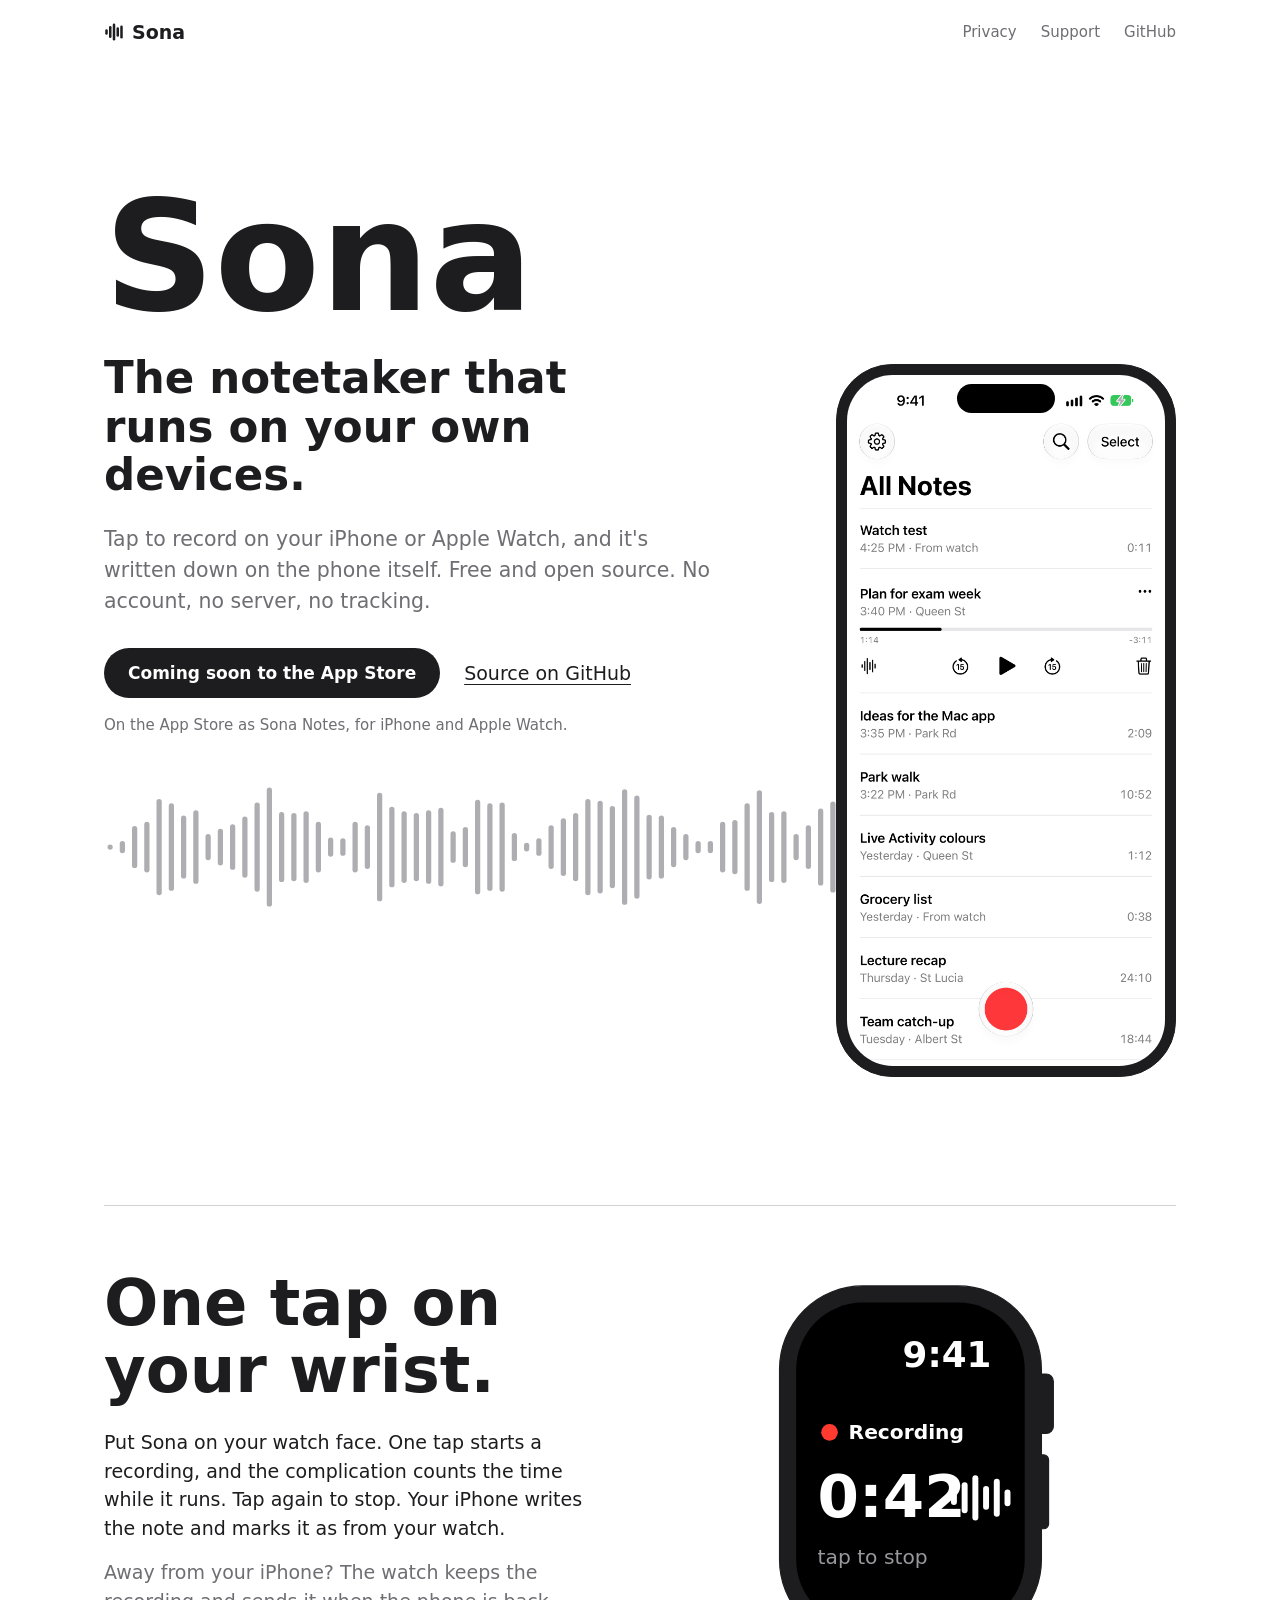
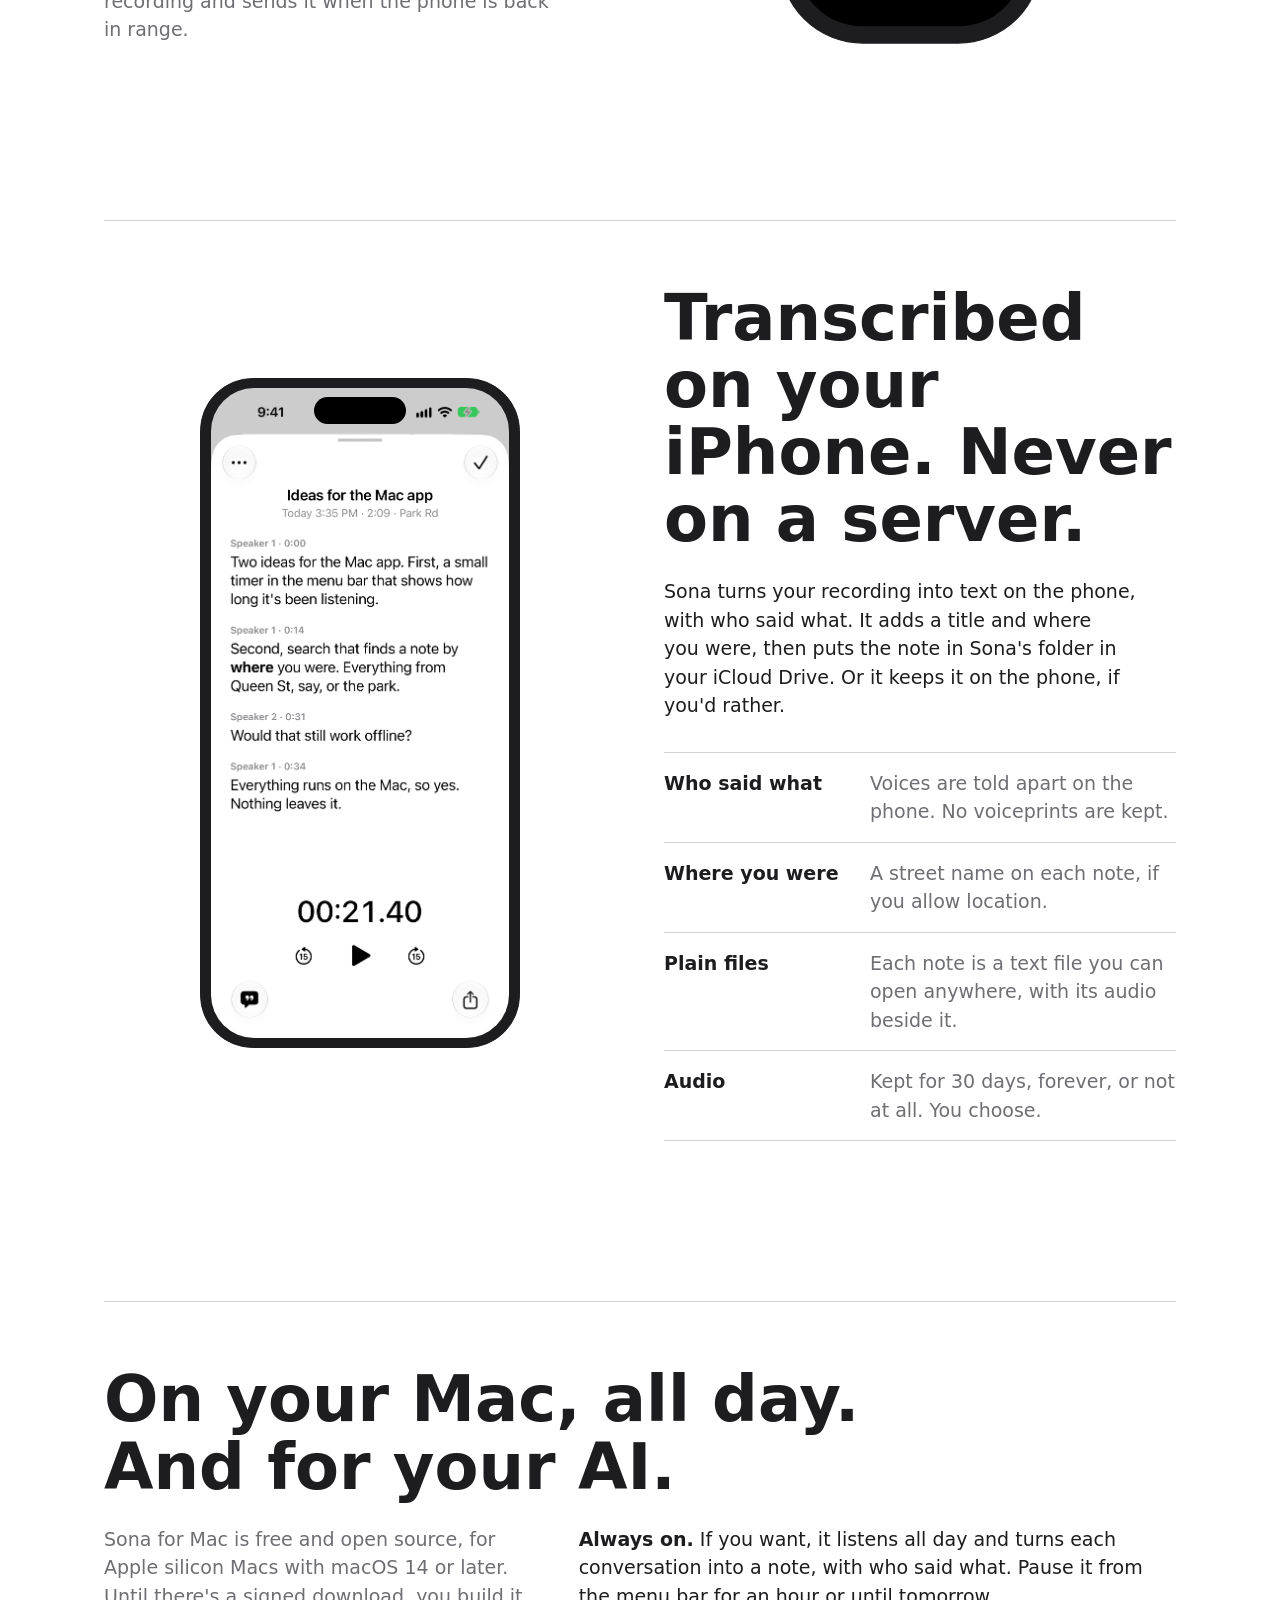
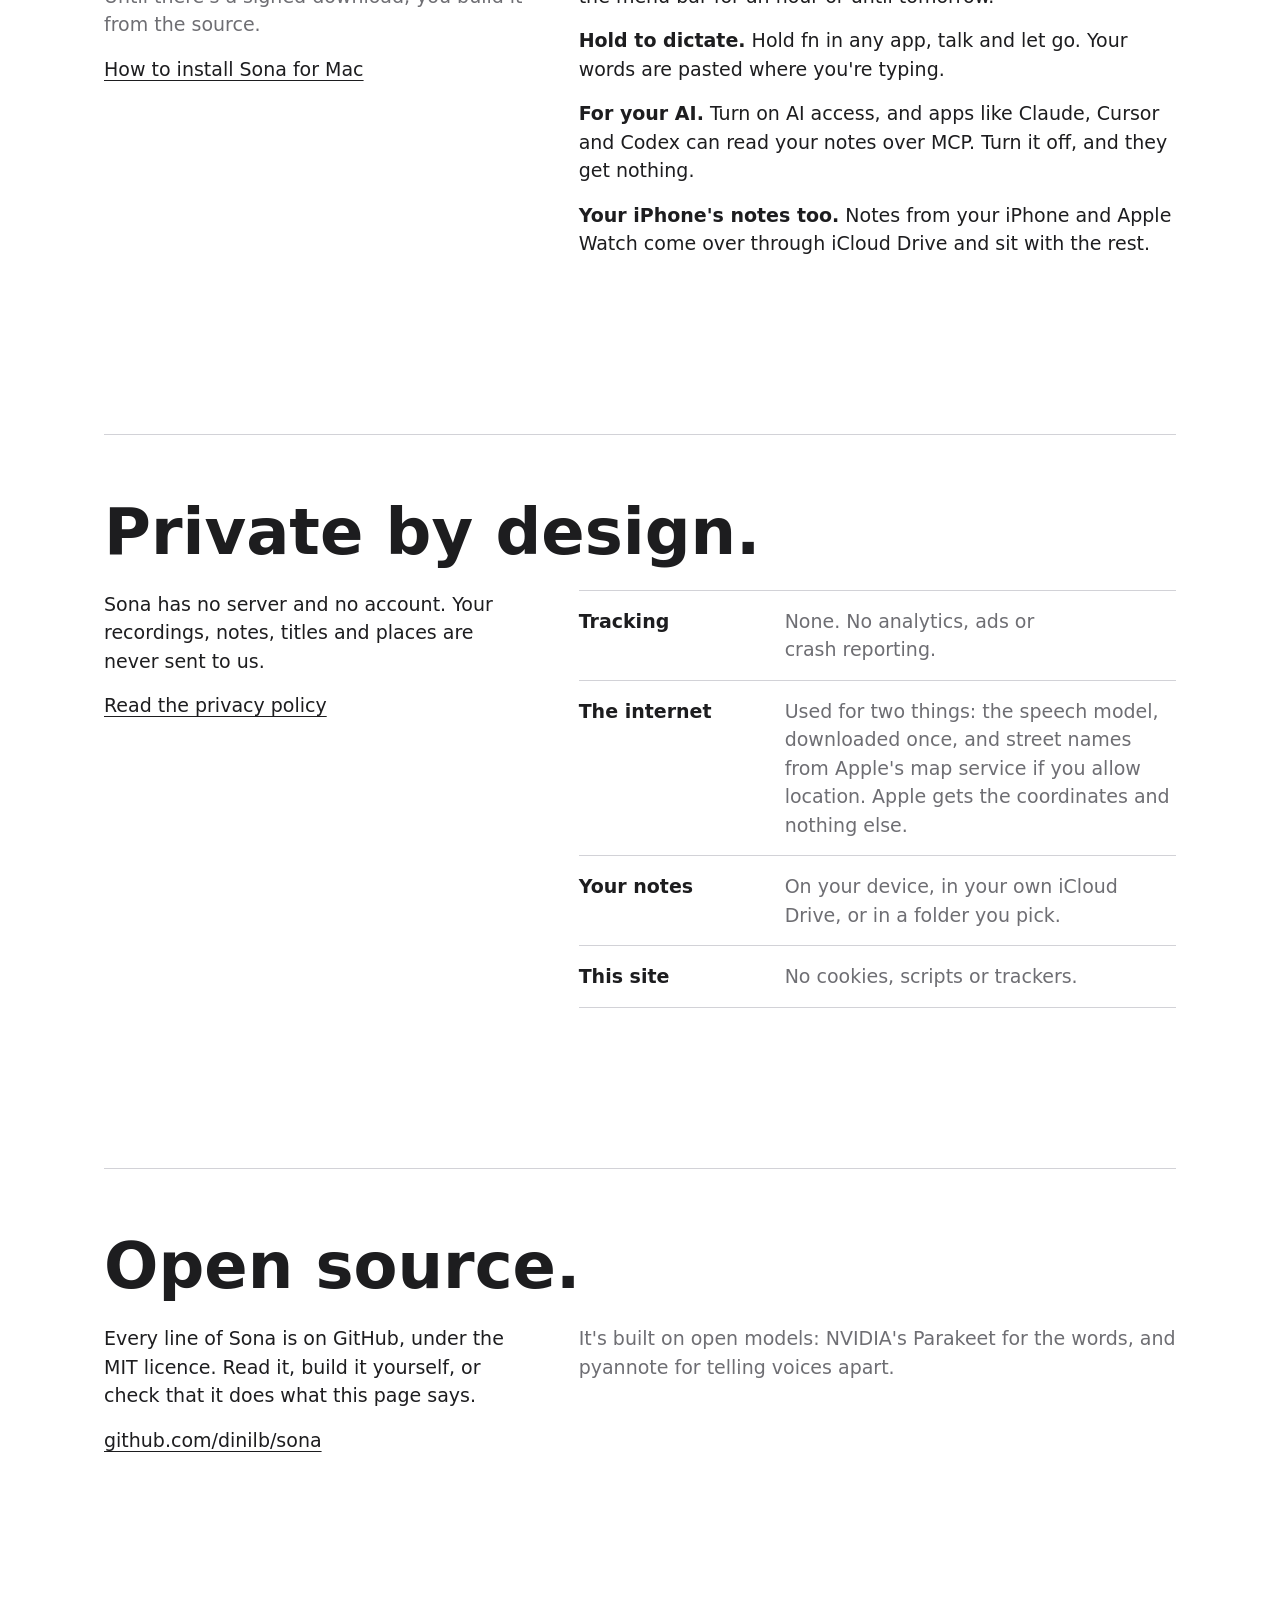
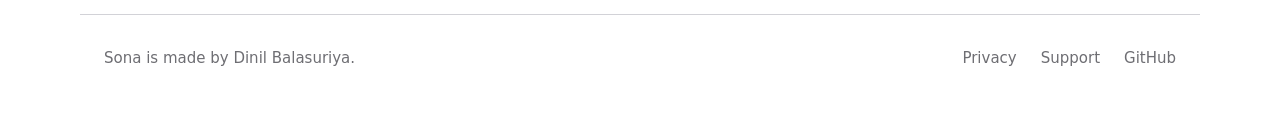
==== index.html @ 218b63bd "Site from main's site/ folder (dbad3e6)" ====
<!doctype html>
<html lang="en">
<head>
<meta charset="utf-8">
<meta name="viewport" content="width=device-width, initial-scale=1">
<title>Sona: the notetaker that runs on your own devices</title>
<meta name="description" content="Sona is a free, open-source notetaker for iPhone, Apple Watch and Mac. Tap to record, and it's written down on the device. No account, no server, no tracking.">
<meta name="color-scheme" content="light dark">
<meta name="theme-color" content="#ffffff" media="(prefers-color-scheme: light)">
<meta name="theme-color" content="#000000" media="(prefers-color-scheme: dark)">
<link rel="icon" href="favicon.svg" type="image/svg+xml">
<link rel="apple-touch-icon" href="apple-touch-icon.png">
<link rel="stylesheet" href="style.css">
<!-- Link previews need full URLs. If the site moves (a custom domain), change these four. -->
<link rel="canonical" href="https://dinilb.github.io/sona/">
<meta property="og:url" content="https://dinilb.github.io/sona/">
<meta property="og:image" content="https://dinilb.github.io/sona/img/og.png">
<meta name="twitter:image" content="https://dinilb.github.io/sona/img/og.png">
<meta property="og:type" content="website">
<meta property="og:site_name" content="Sona">
<meta property="og:title" content="Sona: the notetaker that runs on your own devices">
<meta property="og:description" content="Free and open source, for iPhone, Apple Watch and Mac. Tap to record, and it's written down on the device. No account, no server, no tracking.">
<meta property="og:image:width" content="1200">
<meta property="og:image:height" content="630">
<meta property="og:image:alt" content="Sona, the notetaker that runs on your own devices, beside its list of notes on an iPhone.">
<meta name="twitter:card" content="summary_large_image">
</head>
<body>
<a class="skip" href="#main">Skip to content</a>

<header class="wrap top">
  <a class="brand" href="./" aria-label="Sona, home">
    <svg viewBox="0 0 32 32" aria-hidden="true"><g fill="currentColor"><rect x="2" y="11.5" width="4" height="9" rx="2"/><rect x="8" y="6.5" width="4" height="19" rx="2"/><rect x="14" y="2.5" width="4" height="27" rx="2"/><rect x="20" y="8.5" width="4" height="15" rx="2"/><rect x="26" y="5.5" width="4" height="21" rx="2"/></g></svg>
    Sona
  </a>
  <nav class="links" aria-label="Pages">
    <a href="privacy.html">Privacy</a>
    <a href="support.html">Support</a>
    <a href="https://github.com/dinilb/sona">GitHub</a>
  </nav>
</header>

<main id="main">

<section class="wrap hero">
  <div class="hero-copy">
    <h1>Sona</h1>
    <p class="lede">The notetaker that runs on your own devices.</p>
    <p class="sub">Tap to record on your iPhone or Apple Watch, and it's written down on the phone itself. Free and open source. No account, no server, no tracking.</p>
    <div class="actions">
      <!-- Placeholder until launch: swap for Apple's official "Download on the App Store" badge,
           linking to https://apps.apple.com/app/id6829732693 -->
      <span class="button" aria-disabled="true">Coming soon to the App Store</span>
      <a href="https://github.com/dinilb/sona">Source on GitHub</a>
    </div>
    <p class="note">On the App Store as Sona Notes, for iPhone and Apple Watch.</p>
  </div>
  <div class="hero-visual">
    <svg class="wave" viewBox="0 0 1200 160" preserveAspectRatio="xMidYMid slice" aria-hidden="true">
      <rect x="4" y="77" width="6" height="6" rx="3" style="--i:0"/>
      <rect x="18" y="73" width="6" height="14" rx="3" style="--i:1"/>
      <rect x="32" y="56" width="6" height="48" rx="3" style="--i:2"/>
      <rect x="46" y="51" width="6" height="58" rx="3" style="--i:3"/>
      <rect x="60" y="25" width="6" height="110" rx="3" style="--i:4"/>
      <rect x="74" y="30" width="6" height="100" rx="3" style="--i:5"/>
      <rect x="88" y="44" width="6" height="72" rx="3" style="--i:6"/>
      <rect x="102" y="38" width="6" height="84" rx="3" style="--i:7"/>
      <rect x="116" y="65" width="6" height="30" rx="3" style="--i:8"/>
      <rect x="130" y="59" width="6" height="42" rx="3" style="--i:9"/>
      <rect x="144" y="54" width="6" height="52" rx="3" style="--i:10"/>
      <rect x="158" y="45" width="6" height="70" rx="3" style="--i:11"/>
      <rect x="172" y="29" width="6" height="102" rx="3" style="--i:12"/>
      <rect x="186" y="12" width="6" height="136" rx="3" style="--i:13"/>
      <rect x="200" y="40" width="6" height="80" rx="3" style="--i:14"/>
      <rect x="214" y="41" width="6" height="78" rx="3" style="--i:15"/>
      <rect x="228" y="39" width="6" height="82" rx="3" style="--i:16"/>
      <rect x="242" y="51" width="6" height="58" rx="3" style="--i:17"/>
      <rect x="256" y="69" width="6" height="22" rx="3" style="--i:18"/>
      <rect x="270" y="70" width="6" height="20" rx="3" style="--i:19"/>
      <rect x="284" y="51" width="6" height="58" rx="3" style="--i:20"/>
      <rect x="298" y="55" width="6" height="50" rx="3" style="--i:21"/>
      <rect x="312" y="18" width="6" height="124" rx="3" style="--i:22"/>
      <rect x="326" y="34" width="6" height="92" rx="3" style="--i:23"/>
      <rect x="340" y="39" width="6" height="82" rx="3" style="--i:24"/>
      <rect x="354" y="41" width="6" height="78" rx="3" style="--i:25"/>
      <rect x="368" y="38" width="6" height="84" rx="3" style="--i:26"/>
      <rect x="382" y="35" width="6" height="90" rx="3" style="--i:27"/>
      <rect x="396" y="62" width="6" height="36" rx="3" style="--i:28"/>
      <rect x="410" y="57" width="6" height="46" rx="3" style="--i:29"/>
      <rect x="424" y="26" width="6" height="108" rx="3" style="--i:30"/>
      <rect x="438" y="30" width="6" height="100" rx="3" style="--i:31"/>
      <rect x="452" y="29" width="6" height="102" rx="3" style="--i:32"/>
      <rect x="466" y="64" width="6" height="32" rx="3" style="--i:33"/>
      <rect x="480" y="75" width="6" height="10" rx="3" style="--i:34"/>
      <rect x="494" y="70" width="6" height="20" rx="3" style="--i:35"/>
      <rect x="508" y="55" width="6" height="50" rx="3" style="--i:36"/>
      <rect x="522" y="47" width="6" height="66" rx="3" style="--i:37"/>
      <rect x="536" y="41" width="6" height="78" rx="3" style="--i:38"/>
      <rect x="550" y="25" width="6" height="110" rx="3" style="--i:39"/>
      <rect x="564" y="27" width="6" height="106" rx="3" style="--i:40"/>
      <rect x="578" y="33" width="6" height="94" rx="3" style="--i:41"/>
      <rect x="592" y="14" width="6" height="132" rx="3" style="--i:42"/>
      <rect x="606" y="21" width="6" height="118" rx="3" style="--i:43"/>
      <rect x="620" y="43" width="6" height="74" rx="3" style="--i:44"/>
      <rect x="634" y="44" width="6" height="72" rx="3" style="--i:45"/>
      <rect x="648" y="57" width="6" height="46" rx="3" style="--i:46"/>
      <rect x="662" y="65" width="6" height="30" rx="3" style="--i:47"/>
      <rect x="676" y="73" width="6" height="14" rx="3" style="--i:48"/>
      <rect x="690" y="73" width="6" height="14" rx="3" style="--i:49"/>
      <rect x="704" y="51" width="6" height="58" rx="3" style="--i:50"/>
      <rect x="718" y="49" width="6" height="62" rx="3" style="--i:51"/>
      <rect x="732" y="30" width="6" height="100" rx="3" style="--i:52"/>
      <rect x="746" y="15" width="6" height="130" rx="3" style="--i:53"/>
      <rect x="760" y="40" width="6" height="80" rx="3" style="--i:54"/>
      <rect x="774" y="39" width="6" height="82" rx="3" style="--i:55"/>
      <rect x="788" y="65" width="6" height="30" rx="3" style="--i:56"/>
      <rect x="802" y="55" width="6" height="50" rx="3" style="--i:57"/>
      <rect x="816" y="36" width="6" height="88" rx="3" style="--i:58"/>
      <rect x="830" y="28" width="6" height="104" rx="3" style="--i:59"/>
      <rect x="844" y="11" width="6" height="138" rx="3" style="--i:60"/>
      <rect x="858" y="32" width="6" height="96" rx="3" style="--i:61"/>
      <rect x="872" y="18" width="6" height="124" rx="3" style="--i:62"/>
      <rect x="886" y="28" width="6" height="104" rx="3" style="--i:63"/>
      <rect x="900" y="41" width="6" height="78" rx="3" style="--i:64"/>
      <rect x="914" y="58" width="6" height="44" rx="3" style="--i:65"/>
      <rect x="928" y="68" width="6" height="24" rx="3" style="--i:66"/>
      <rect x="942" y="75" width="6" height="10" rx="3" style="--i:67"/>
      <rect x="956" y="70" width="6" height="20" rx="3" style="--i:68"/>
      <rect x="970" y="55" width="6" height="50" rx="3" style="--i:69"/>
      <rect x="984" y="54" width="6" height="52" rx="3" style="--i:70"/>
      <rect x="998" y="24" width="6" height="112" rx="3" style="--i:71"/>
      <rect x="1012" y="20" width="6" height="120" rx="3" style="--i:72"/>
      <rect x="1026" y="5" width="6" height="150" rx="3" style="--i:73"/>
      <rect x="1040" y="13" width="6" height="134" rx="3" style="--i:74"/>
      <rect x="1054" y="38" width="6" height="84" rx="3" style="--i:75"/>
      <rect x="1068" y="46" width="6" height="68" rx="3" style="--i:76"/>
      <rect x="1082" y="55" width="6" height="50" rx="3" style="--i:77"/>
      <rect x="1096" y="72" width="6" height="16" rx="3" style="--i:78"/>
      <rect x="1110" y="58" width="6" height="44" rx="3" style="--i:79"/>
      <rect x="1124" y="43" width="6" height="74" rx="3" style="--i:80"/>
      <rect x="1138" y="40" width="6" height="80" rx="3" style="--i:81"/>
      <rect x="1152" y="46" width="6" height="68" rx="3" style="--i:82"/>
      <rect x="1166" y="54" width="6" height="52" rx="3" style="--i:83"/>
      <rect x="1180" y="76" width="6" height="8" rx="3" style="--i:84"/>
      <rect x="1194" y="77" width="6" height="6" rx="3" style="--i:85"/>
    </svg>
    <figure class="device">
      <img src="img/screen-home.png" width="1206" height="2622" alt="Sona on an iPhone: a list of notes, each with a title, a time, where it was recorded and how long it is.">
    </figure>
  </div>
</section>

<section class="section" id="watch" aria-labelledby="watch-title">
  <div class="wrap">
    <div class="rule split">
      <div class="copy">
        <h2 id="watch-title">One tap on your wrist.</h2>
        <p>Put Sona on your watch face. One tap starts a recording, and the complication counts the time while it runs. Tap again to stop. Your iPhone writes the note and marks it as from your watch.</p>
        <p class="muted">Away from your iPhone? The watch keeps the recording and sends it when the phone is back in range.</p>
      </div>
      <div class="art">
        <svg class="watch" viewBox="0 0 252 320" role="img" aria-label="An Apple Watch face with Sona recording: a red dot, the running time and tap to stop.">
          <rect class="crown" x="222" y="84" width="16" height="50" rx="6"/>
          <rect class="crown" x="224" y="152" width="10" height="62" rx="4"/>
          <rect class="case" x="8" y="10" width="220" height="300" rx="70"/>
          <rect class="screen" x="22" y="24" width="192" height="272" rx="56"/>
          <text class="face-time" x="186" y="78" text-anchor="end">9:41</text>
          <circle class="rec" cx="50" cy="133" r="7"/>
          <text class="face-label" x="66" y="139">Recording</text>
          <text class="face-timer" x="40" y="204">0:42</text>
          <g class="face-wave">
            <rect x="152" y="182" width="5" height="12" rx="2.5"/>
            <rect x="161" y="175" width="5" height="26" rx="2.5"/>
            <rect x="170" y="169" width="5" height="38" rx="2.5"/>
            <rect x="179" y="178" width="5" height="20" rx="2.5"/>
            <rect x="188" y="172" width="5" height="32" rx="2.5"/>
            <rect x="197" y="181" width="5" height="14" rx="2.5"/>
          </g>
          <text class="face-hint" x="40" y="244">tap to stop</text>
        </svg>
      </div>
    </div>
  </div>
</section>

<section class="section" id="iphone" aria-labelledby="iphone-title">
  <div class="wrap">
    <div class="rule split">
      <div class="art">
        <figure class="device">
          <img src="img/screen-note.png" width="1206" height="2622" loading="lazy" alt="A note in Sona: its title, when and where it was recorded, and what each speaker said.">
        </figure>
      </div>
      <div class="copy">
        <h2 id="iphone-title">Transcribed on your iPhone. Never on a server.</h2>
        <p>Sona turns your recording into text on the phone, with who said what. It adds a title and where you were, then puts the note in Sona's folder in your iCloud Drive. Or it keeps it on the phone, if you'd rather.</p>
        <dl class="rows">
          <div><dt>Who said what</dt><dd>Voices are told apart on the phone. No voiceprints are kept.</dd></div>
          <div><dt>Where you were</dt><dd>A street name on each note, if you allow location.</dd></div>
          <div><dt>Plain files</dt><dd>Each note is a text file you can open anywhere, with its audio beside it.</dd></div>
          <div><dt>Audio</dt><dd>Kept for 30 days, forever, or not at all. You choose.</dd></div>
        </dl>
      </div>
    </div>
  </div>
</section>

<section class="section" id="mac" aria-labelledby="mac-title">
  <div class="wrap">
    <div class="rule">
      <h2 id="mac-title">On your Mac, all day.<br>And for your AI.</h2>
      <div class="cols">
        <div>
          <p class="muted">Sona for Mac is free and open source, for Apple silicon Macs with macOS 14 or later. Until there's a signed download, you build it from the source.</p>
          <p><a href="https://github.com/dinilb/sona#install">How to install Sona for Mac</a></p>
        </div>
        <div>
          <p><strong>Always on.</strong> If you want, it listens all day and turns each conversation into a note, with who said what. Pause it from the menu bar for an hour or until tomorrow.</p>
          <p><strong>Hold to dictate.</strong> Hold fn in any app, talk and let go. Your words are pasted where you're typing.</p>
          <p><strong>For your AI.</strong> Turn on AI access, and apps like Claude, Cursor and Codex can read your notes over MCP. Turn it off, and they get nothing.</p>
          <p><strong>Your iPhone's notes too.</strong> Notes from your iPhone and Apple Watch come over through iCloud Drive and sit with the rest.</p>
        </div>
      </div>
    </div>
  </div>
</section>

<section class="section" id="privacy" aria-labelledby="privacy-title">
  <div class="wrap">
    <div class="rule">
      <h2 id="privacy-title">Private by design.</h2>
      <div class="cols">
        <div>
          <p>Sona has no server and no account. Your recordings, notes, titles and places are never sent to us.</p>
          <p><a href="privacy.html">Read the privacy policy</a></p>
        </div>
        <dl class="rows">
          <div><dt>Tracking</dt><dd>None. No analytics, ads or crash reporting.</dd></div>
          <div><dt>The internet</dt><dd>Used for two things: the speech model, downloaded once, and street names from Apple's map service if you allow location. Apple gets the coordinates and nothing else.</dd></div>
          <div><dt>Your notes</dt><dd>On your device, in your own iCloud Drive, or in a folder you pick.</dd></div>
          <div><dt>This site</dt><dd>No cookies, scripts or trackers.</dd></div>
        </dl>
      </div>
    </div>
  </div>
</section>

<section class="section" id="source" aria-labelledby="source-title">
  <div class="wrap">
    <div class="rule">
      <h2 id="source-title">Open source.</h2>
      <div class="cols">
        <div>
          <p>Every line of Sona is on GitHub, under the MIT licence. Read it, build it yourself, or check that it does what this page says.</p>
          <p><a href="https://github.com/dinilb/sona">github.com/dinilb/sona</a></p>
        </div>
        <div>
          <p class="muted">It's built on open models: NVIDIA's Parakeet for the words, and pyannote for telling voices apart.</p>
        </div>
      </div>
    </div>
  </div>
</section>

</main>

<footer class="foot">
  <div class="wrap">
    <p>Sona is made by Dinil Balasuriya.</p>
    <nav class="links" aria-label="Footer">
      <a href="privacy.html">Privacy</a>
      <a href="support.html">Support</a>
      <a href="https://github.com/dinilb/sona">GitHub</a>
    </nav>
  </div>
</footer>
</body>
</html>
---- style.css ----
/* Sona's website: one stylesheet, no build step, nothing loaded from anywhere else.
   Monochrome like the app: ink, paper and greys, swapped in dark mode. Red only where something records. */

:root {
  color-scheme: light dark;
  --bg: #fff;
  --ink: #1d1d1f;
  --muted: #6e6e73;
  --line: #d2d2d7;
  --wave: #aeaeb2;
  --bezel: #1d1d1f;
  --bezel-edge: #1d1d1f;
  --red: #ff3b30;
  --wrap: 1120px;
  --pad: 24px;
}

@media (prefers-color-scheme: dark) {
  :root {
    --bg: #000;
    --ink: #f5f5f7;
    --muted: #a1a1a6;
    --line: #38383a;
    --wave: #636366;
    --bezel: #1c1c1e;
    --bezel-edge: #3a3a3c;
    --red: #ff453a;
  }
}

*, *::before, *::after { box-sizing: border-box; }

html { -webkit-text-size-adjust: 100%; text-size-adjust: 100%; }

body {
  margin: 0;
  background: var(--bg);
  color: var(--ink);
  font: 400 19px/1.5 -apple-system, BlinkMacSystemFont, system-ui, "Segoe UI", Roboto, "Helvetica Neue", Arial, sans-serif;
  -webkit-font-smoothing: antialiased;
}

img, svg { display: block; max-width: 100%; }

a {
  color: inherit;
  text-decoration: underline;
  text-decoration-thickness: 1px;
  text-underline-offset: 0.2em;
}

a:hover { text-decoration-thickness: 2px; }

:focus-visible { outline: 2px solid var(--ink); outline-offset: 4px; border-radius: 4px; }

p { margin: 0 0 16px; }

h1, h2 { text-wrap: balance; }
p, li, dd { text-wrap: pretty; }

strong { font-weight: 600; }

.muted { color: var(--muted); }

.wrap { max-width: var(--wrap); margin: 0 auto; padding: 0 var(--pad); }

.skip { position: absolute; left: -9999px; }
.skip:focus { left: var(--pad); top: 12px; }

/* The top bar and the footer */

.top { display: flex; align-items: center; justify-content: space-between; gap: 16px; height: 64px; }

.brand { display: inline-flex; align-items: center; gap: 8px; font-size: 19px; font-weight: 600; text-decoration: none; }
.brand svg { width: 20px; height: 20px; }

.links { display: flex; gap: 24px; font-size: 15px; }
.links a { color: var(--muted); text-decoration: none; }
.links a:hover, .links a[aria-current="page"] { color: var(--ink); }

.foot { margin-top: 48px; }
.foot .wrap { display: flex; flex-wrap: wrap; align-items: center; justify-content: space-between; gap: 16px 24px; padding-top: 32px; padding-bottom: 48px; border-top: 1px solid var(--line); font-size: 15px; color: var(--muted); }
.foot p { margin: 0; }

/* The voice wave: a row of bars that talk quietly. Still for anyone who asks for less motion. */

.wave { color: var(--ink); }
.wave rect {
  fill: currentColor;
  transform-box: fill-box;
  transform-origin: 50% 50%;
  animation: talk 1.9s ease-in-out infinite alternate;
  animation-delay: calc(var(--i) * -0.13s);
}
.wave rect:nth-child(3n) { animation-duration: 2.4s; }
.wave rect:nth-child(3n + 1) { animation-duration: 1.5s; }

@keyframes talk {
  from { transform: scaleY(1); }
  to { transform: scaleY(0.55); }
}

@media (prefers-reduced-motion: reduce) {
  .wave rect { animation: none; }
}

/* A phone: the screenshot in a plain black frame with a Dynamic Island. Sizes follow --w. */

.device {
  --w: 320px;
  position: relative;
  flex: none;
  width: var(--w);
  margin: 0;
  padding: calc(var(--w) * 0.03);
  border: 1px solid var(--bezel-edge);
  border-radius: calc(var(--w) * 0.165);
  background: var(--bezel);
}
.device img { width: 100%; height: auto; border-radius: calc(var(--w) * 0.135); }
.device::before {
  content: "";
  position: absolute;
  top: calc(var(--w) * 0.056);
  left: 50%;
  width: calc(var(--w) * 0.29);
  height: calc(var(--w) * 0.085);
  margin-left: calc(var(--w) * -0.145);
  border-radius: 999px;
  background: #000;
}

/* The first screen */

/* The wave runs under the words and into the phone, which stands in front of it. */
.hero { position: relative; display: grid; grid-template-columns: minmax(0, 1fr) auto; align-items: end; column-gap: 48px; padding-top: 48px; padding-bottom: 64px; }
.hero-copy { position: relative; z-index: 1; align-self: start; padding-top: 72px; padding-bottom: 340px; }
.hero-visual { position: static; }
.hero .wave { position: absolute; z-index: 0; left: var(--pad); right: calc(var(--pad) + 170px); bottom: 224px; width: auto; height: 140px; color: var(--wave); }
.hero .device { --w: 340px; position: relative; z-index: 1; }

h1 { margin: 0 0 24px; font-size: clamp(72px, 12vw, 160px); font-weight: 600; line-height: 0.95; }

.lede { max-width: 13em; margin: 0 0 24px; font-size: clamp(28px, 3.4vw, 44px); font-weight: 600; line-height: 1.12; }

.sub { max-width: 30em; margin: 0 0 32px; color: var(--muted); font-size: clamp(17px, 1.6vw, 21px); }

.actions { display: flex; flex-wrap: wrap; align-items: center; gap: 16px 24px; }

.button {
  display: inline-flex;
  align-items: center;
  min-height: 50px;
  padding: 0 24px;
  border-radius: 999px;
  background: var(--ink);
  color: var(--bg);
  font-size: 17px;
  font-weight: 600;
  text-decoration: none;
}
.button[aria-disabled="true"] { cursor: default; }

.note { margin: 16px 0 0; color: var(--muted); font-size: 15px; }

/* The sections below it */

.section .wrap { padding-top: 64px; padding-bottom: 96px; }
.rule { border-top: 1px solid var(--line); padding-top: 64px; }

h2 { max-width: 15em; margin: 0 0 24px; font-size: clamp(36px, 5vw, 64px); font-weight: 600; line-height: 1.05; }

.copy p { max-width: 32em; }

.split { display: grid; grid-template-columns: minmax(0, 1fr) minmax(0, 1fr); align-items: center; gap: 48px; }
.split .art { display: flex; justify-content: center; }

.rows { max-width: 36em; margin: 32px 0 0; border-top: 1px solid var(--line); }
.rows div { display: grid; grid-template-columns: 10em minmax(0, 1fr); gap: 16px; padding: 16px 0; border-bottom: 1px solid var(--line); }
.rows dt { font-weight: 600; }
.rows dd { margin: 0; color: var(--muted); }

/* A headline across the top, then its words in two columns. */
.cols { display: grid; grid-template-columns: minmax(0, 5fr) minmax(0, 7fr); gap: 48px; margin-top: 16px; }
.cols p { max-width: 32em; }
.cols .rows { margin-top: 0; }

.watch { width: 300px; }
.watch .case, .watch .crown { fill: var(--bezel); stroke: var(--bezel-edge); stroke-width: 1; }
.watch .screen { fill: #000; }
.watch text { font-family: inherit; fill: #fff; font-variant-numeric: tabular-nums; }
.watch .face-time { font-size: 30px; font-weight: 600; }
.watch .face-label { font-size: 17px; font-weight: 600; }
.watch .face-timer { font-size: 50px; font-weight: 600; }
.watch .face-hint { font-size: 17px; fill: #98989d; }
.watch .face-wave rect { fill: #fff; }
.watch .rec { fill: var(--red); }

/* Privacy policy, support and other text pages */

.prose { max-width: 760px; padding-top: 48px; padding-bottom: 96px; }
.prose h1 { margin-bottom: 8px; font-size: clamp(44px, 6vw, 64px); line-height: 1.05; }
.prose .updated { margin: 0 0 48px; color: var(--muted); }
.prose h2 { max-width: none; margin: 48px 0 16px; font-size: 28px; line-height: 1.2; }
.prose h3 { margin: 32px 0 8px; font-size: 19px; font-weight: 600; }
.prose ul, .prose ol { margin: 0 0 16px; padding-left: 1.25em; }
.prose li { margin: 8px 0; }
.prose li > ul { margin-top: 8px; }

.qa { border-top: 1px solid var(--line); padding: 32px 0 16px; }
.qa h2 { margin: 0 0 12px; font-size: 24px; }

/* Phones and narrow windows */

@media (max-width: 860px) {
  body { font-size: 17px; }

  .hero { display: block; padding-top: 24px; padding-bottom: 64px; }
  .hero-copy { padding-top: 32px; padding-bottom: 48px; }
  /* Too narrow for the wave to show beside the phone, so it runs the full width above it. */
  .hero-visual { display: flex; flex-direction: column; align-items: center; }
  .hero .wave { position: static; align-self: stretch; height: 96px; margin: 0 calc(-1 * var(--pad)) 48px; }
  .hero .device { --w: 270px; }

  .section .wrap { padding-top: 32px; padding-bottom: 64px; }
  .rule { padding-top: 48px; }

  .split { grid-template-columns: minmax(0, 1fr); gap: 48px; }
  .split .device { --w: 270px; }
  .split .art { order: 2; }

  .rows div { grid-template-columns: minmax(0, 1fr); gap: 4px; }
  .cols { grid-template-columns: minmax(0, 1fr); gap: 16px; }

  .watch { width: 240px; }
}

@media (max-width: 420px) {
  :root { --pad: 20px; }
  .links { gap: 16px; }
}
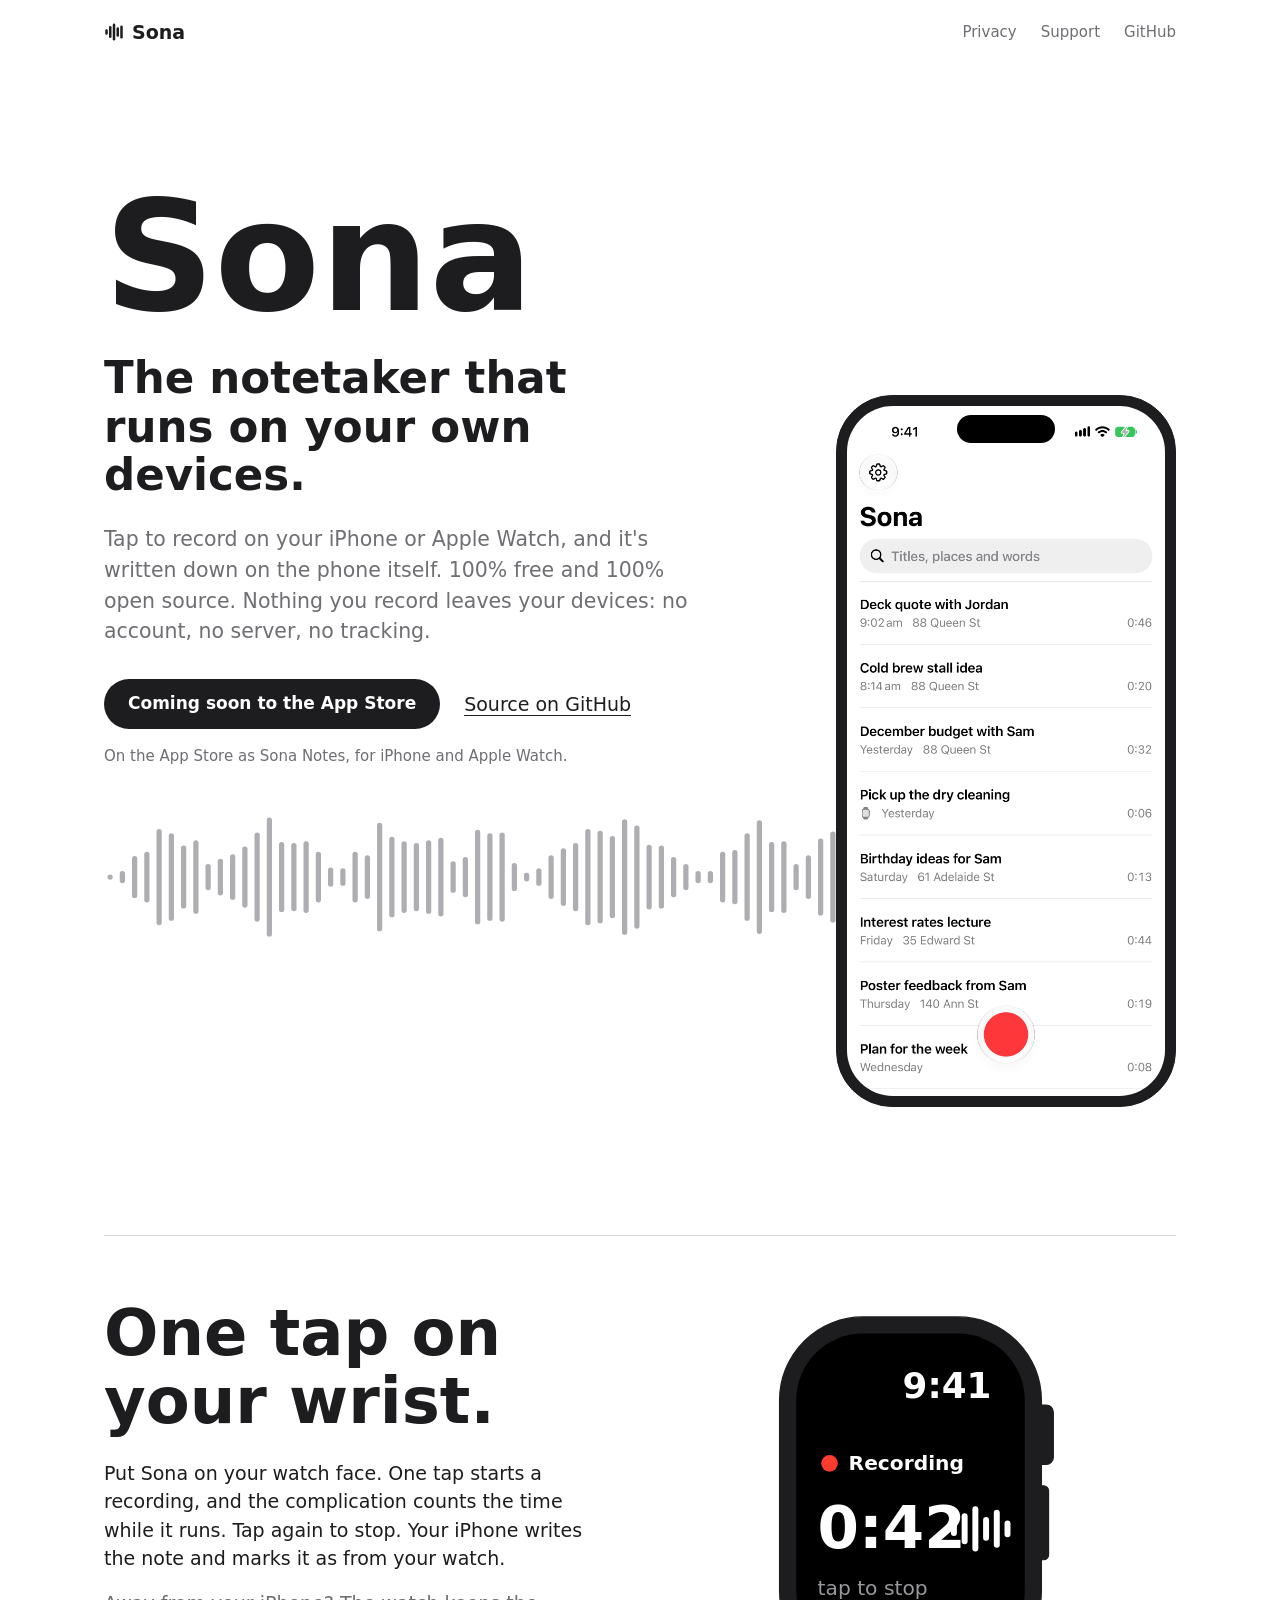
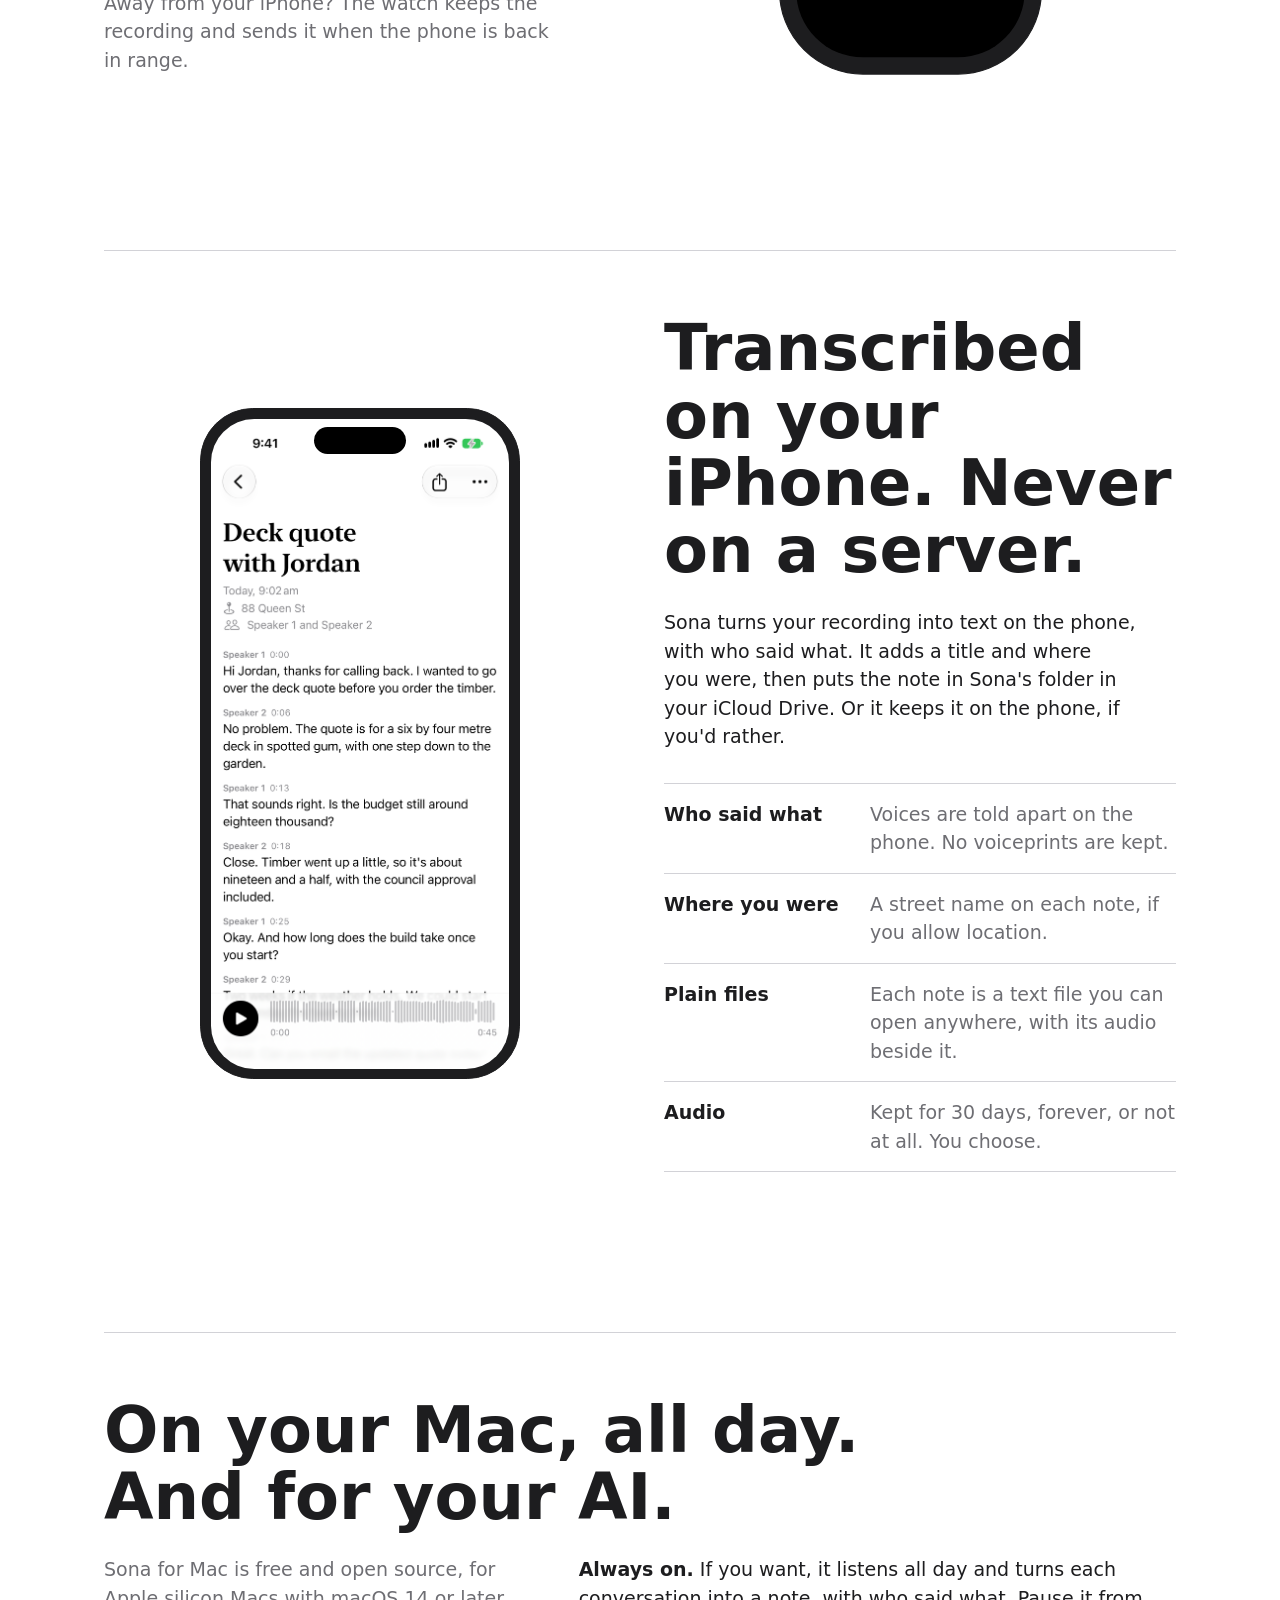
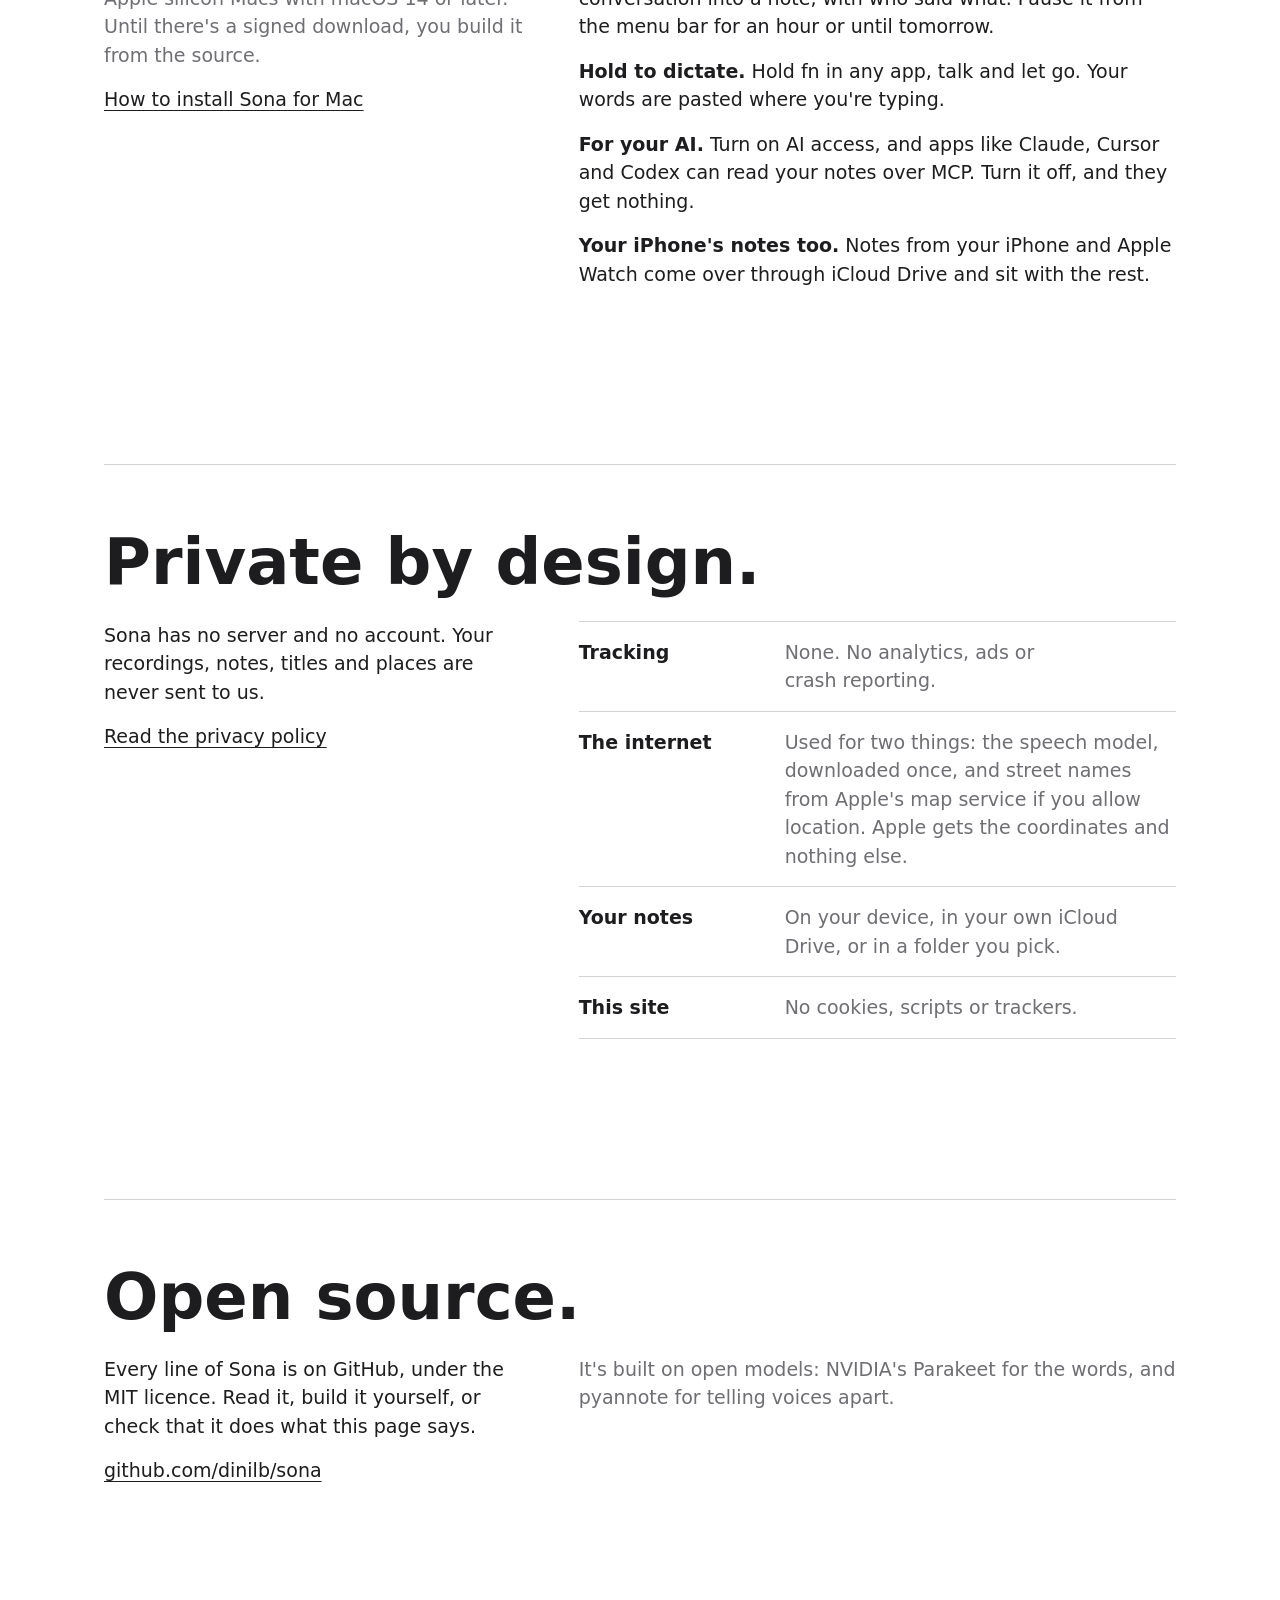
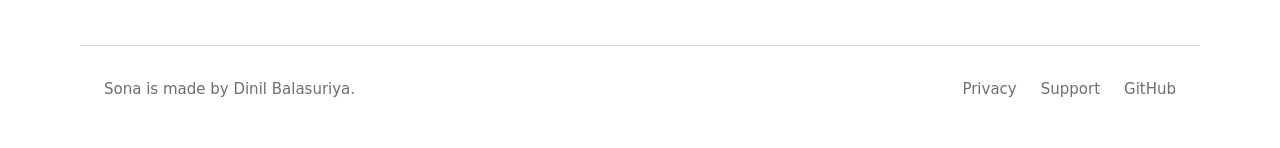
==== commit b3b75345: "Site from main's site/ folder (e83d16d): free and open source up front" ====
--- a/index.html
+++ b/index.html
@@ -46,7 +46,7 @@
   <div class="hero-copy">
     <h1>Sona</h1>
     <p class="lede">The notetaker that runs on your own devices.</p>
-    <p class="sub">Tap to record on your iPhone or Apple Watch, and it's written down on the phone itself. Free and open source. No account, no server, no tracking.</p>
+    <p class="sub">Tap to record on your iPhone or Apple Watch, and it's written down on the phone itself. 100% free and 100% open source. Nothing you record leaves your devices: no account, no server, no tracking.</p>
     <div class="actions">
       <!-- Placeholder until launch: swap for Apple's official "Download on the App Store" badge,
            linking to https://apps.apple.com/app/id6829732693 -->
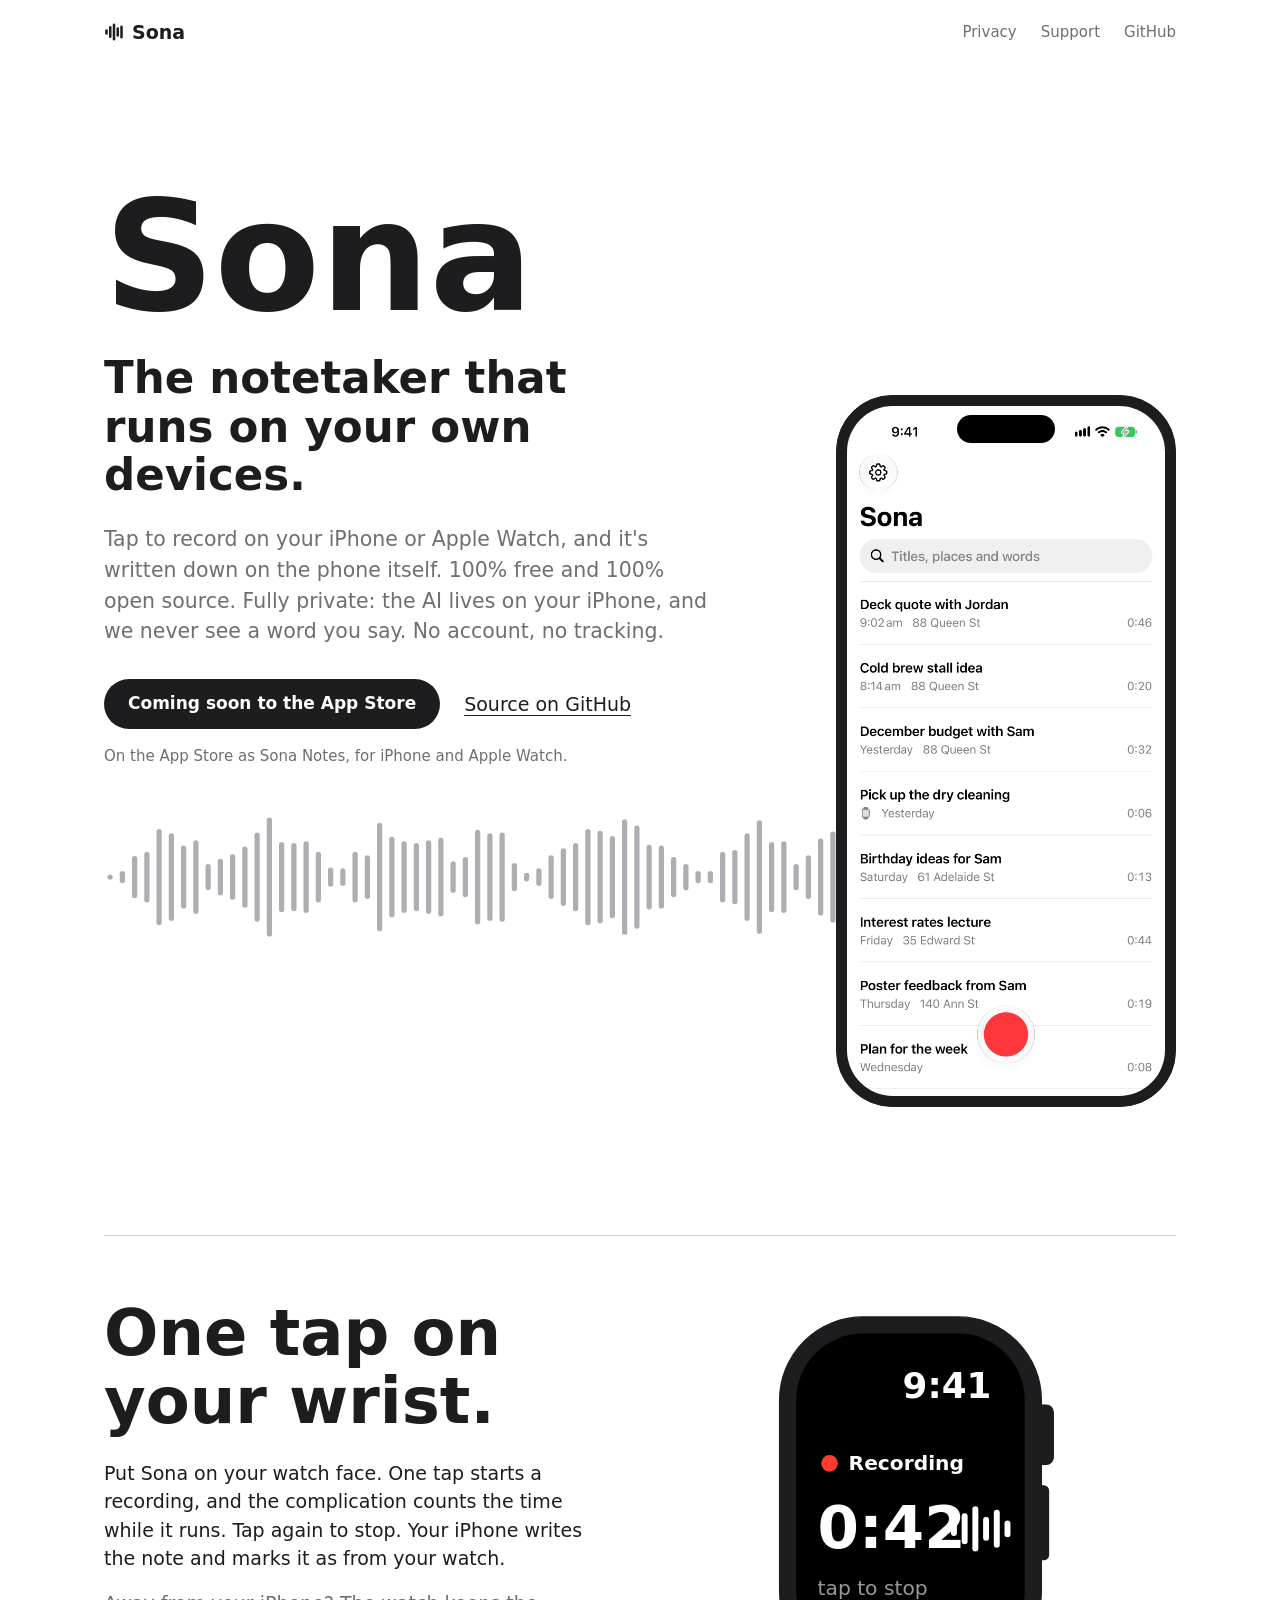
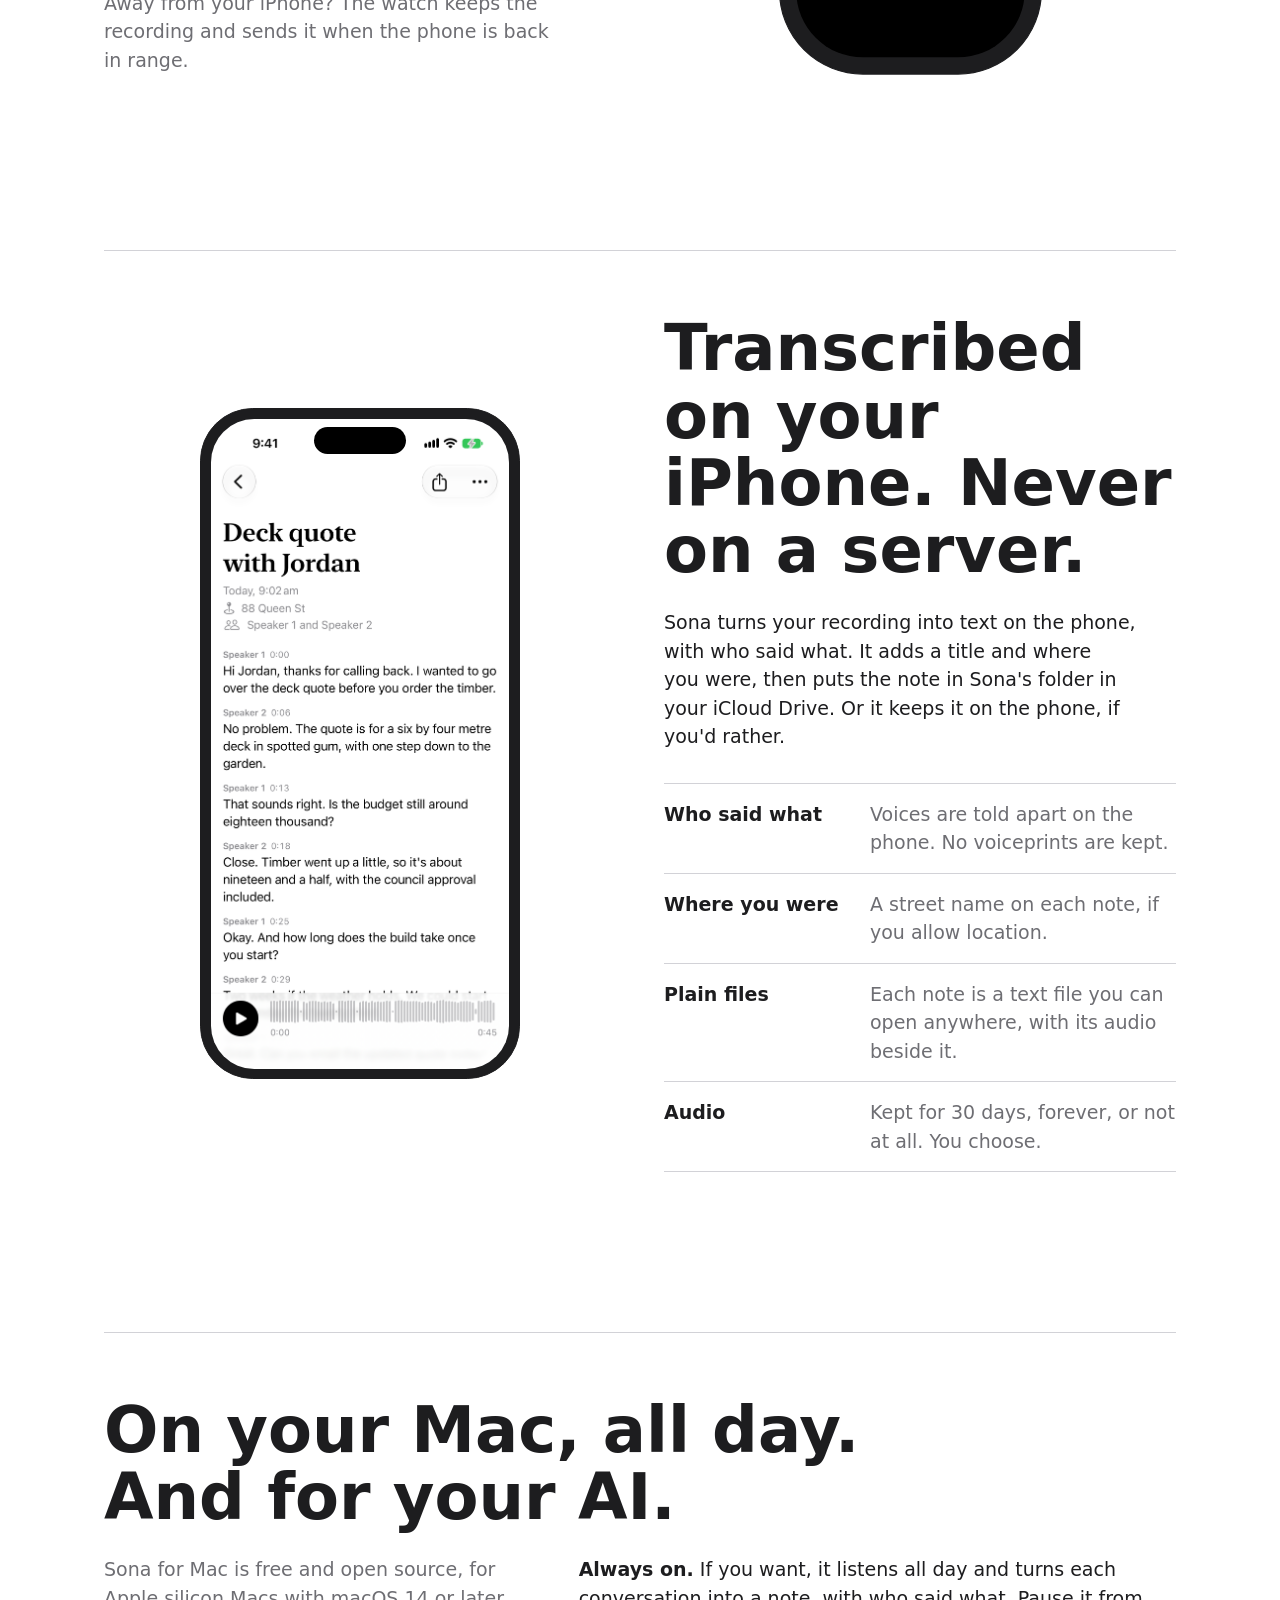
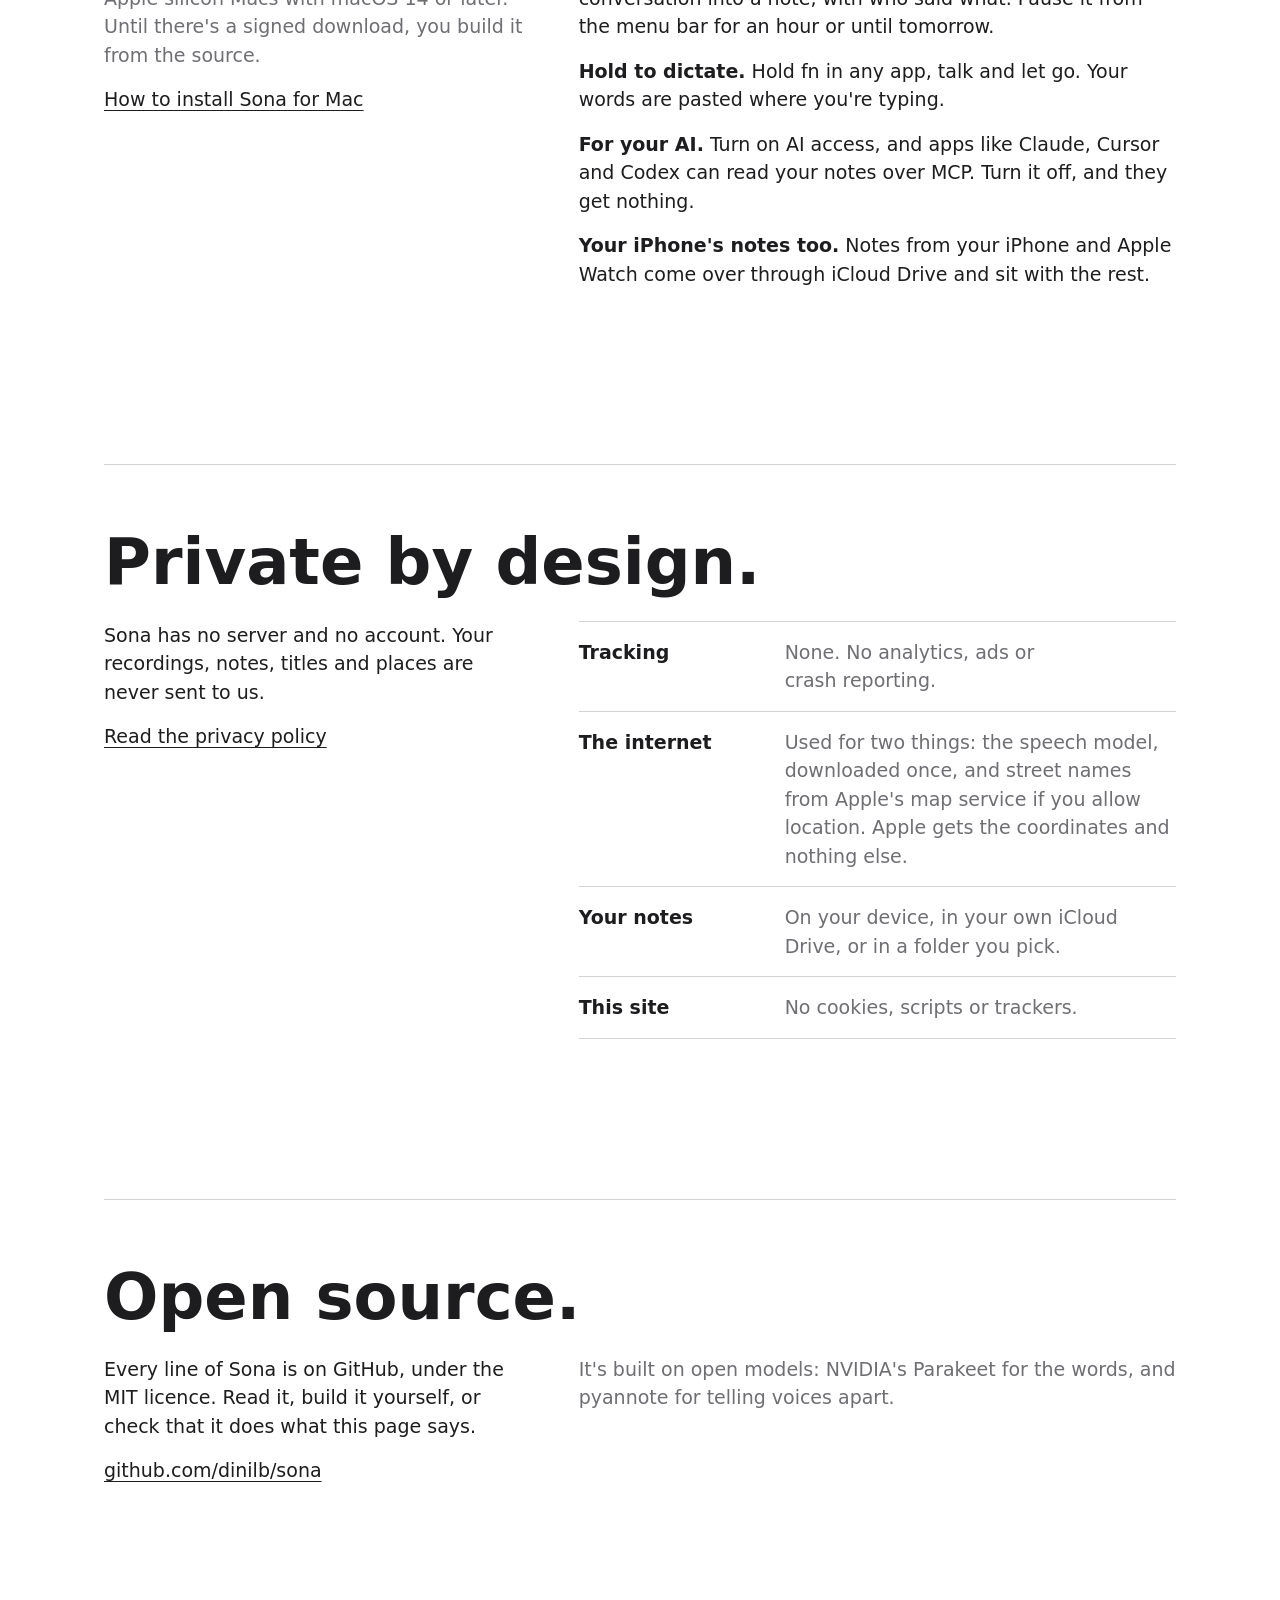
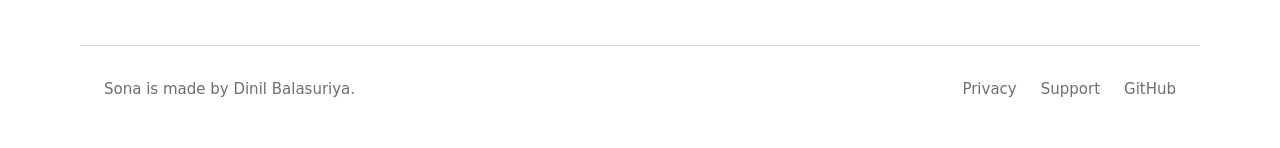
==== commit d98ad787: "Site from main's site/ folder (c2cafbf): fully private, AI on your iPhone" ====
--- a/index.html
+++ b/index.html
@@ -46,7 +46,7 @@
   <div class="hero-copy">
     <h1>Sona</h1>
     <p class="lede">The notetaker that runs on your own devices.</p>
-    <p class="sub">Tap to record on your iPhone or Apple Watch, and it's written down on the phone itself. 100% free and 100% open source. Nothing you record leaves your devices: no account, no server, no tracking.</p>
+    <p class="sub">Tap to record on your iPhone or Apple Watch, and it's written down on the phone itself. 100% free and 100% open source. Fully private: the AI lives on your iPhone, and we never see a word you say. No account, no tracking.</p>
     <div class="actions">
       <!-- Placeholder until launch: swap for Apple's official "Download on the App Store" badge,
            linking to https://apps.apple.com/app/id6829732693 -->
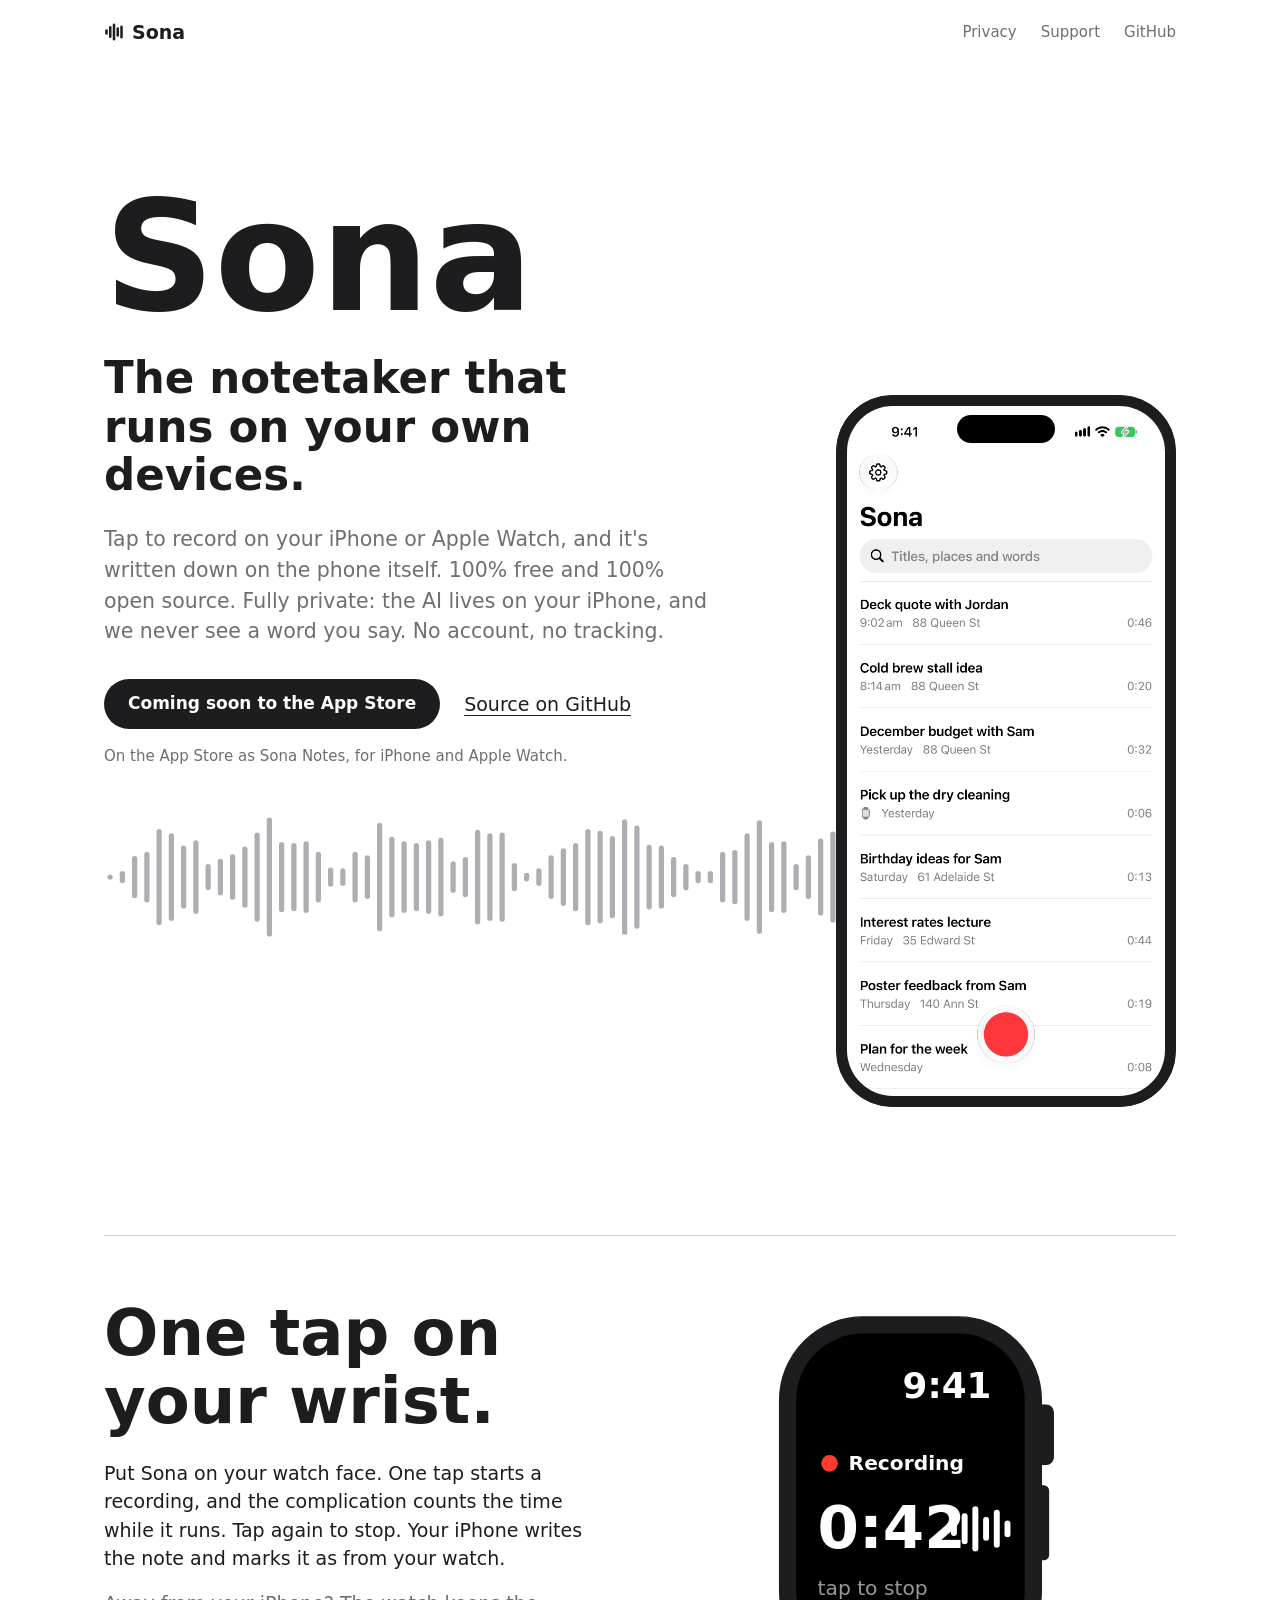
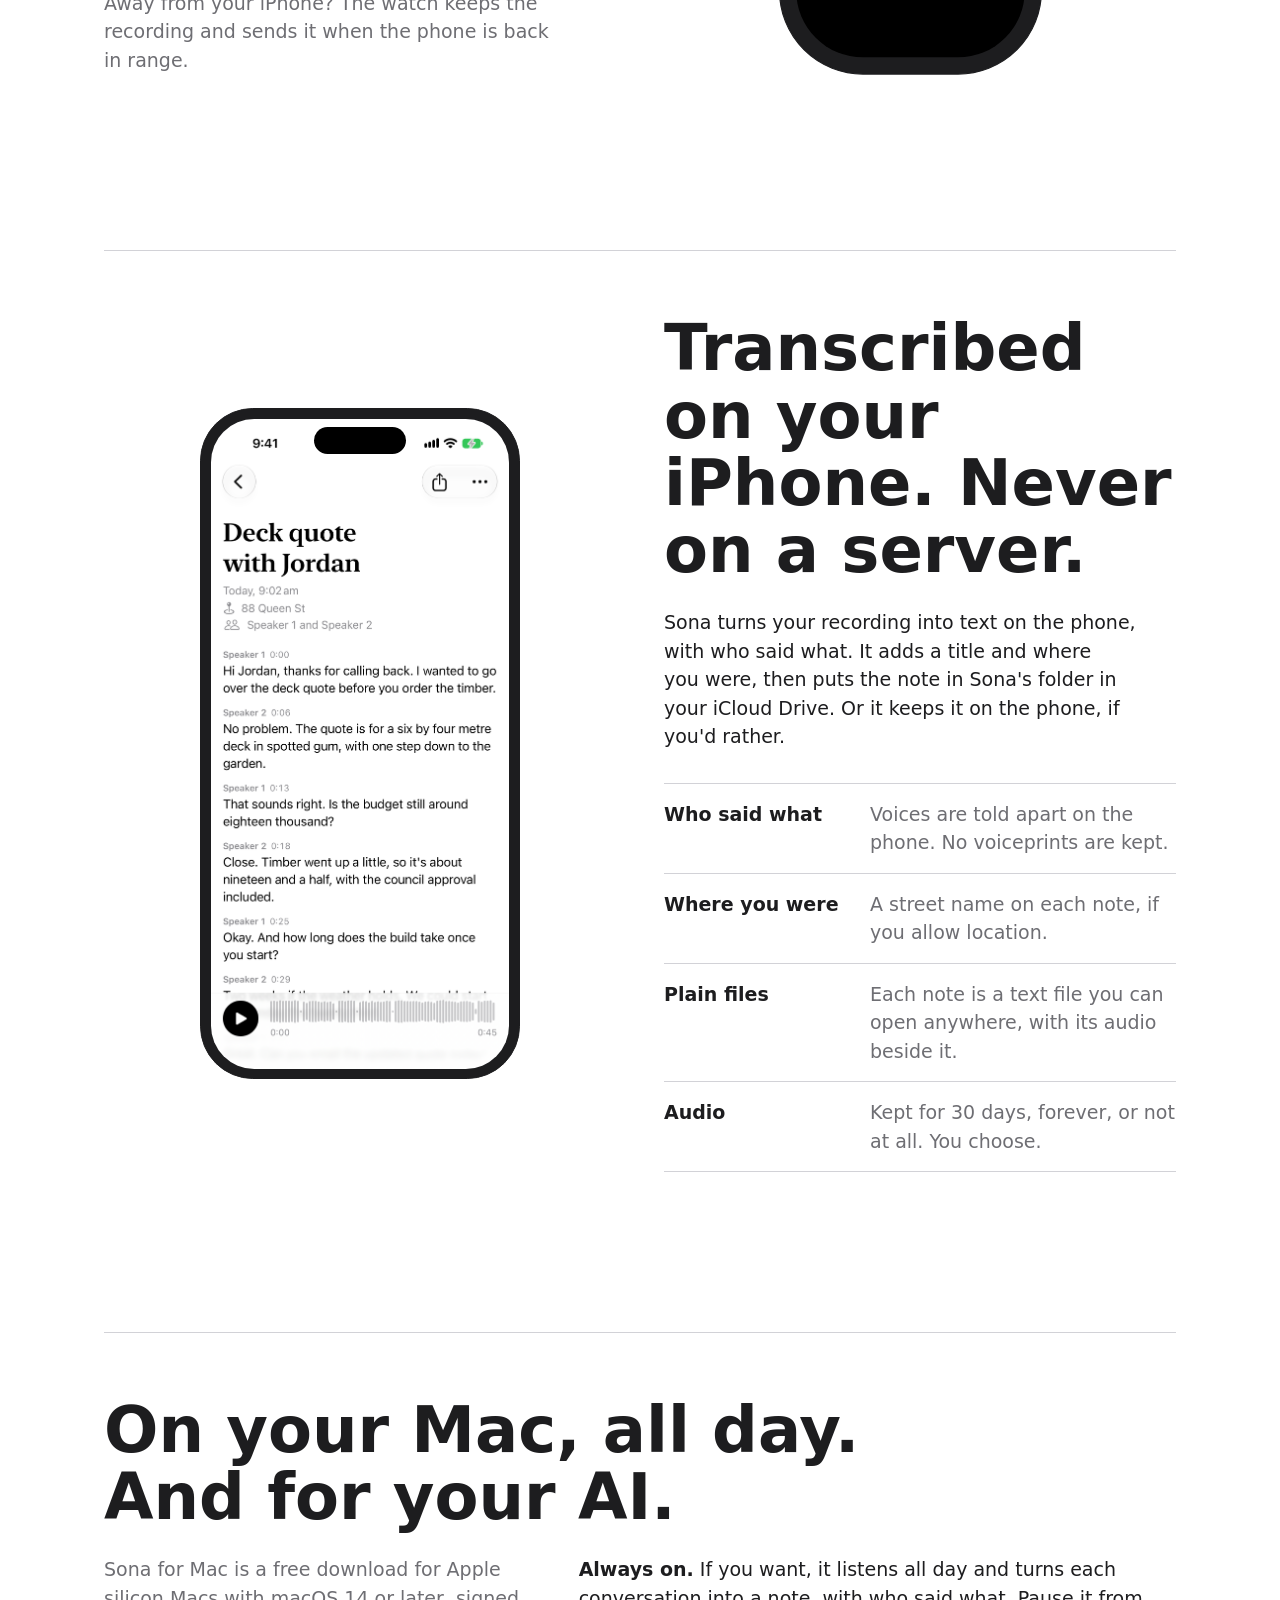
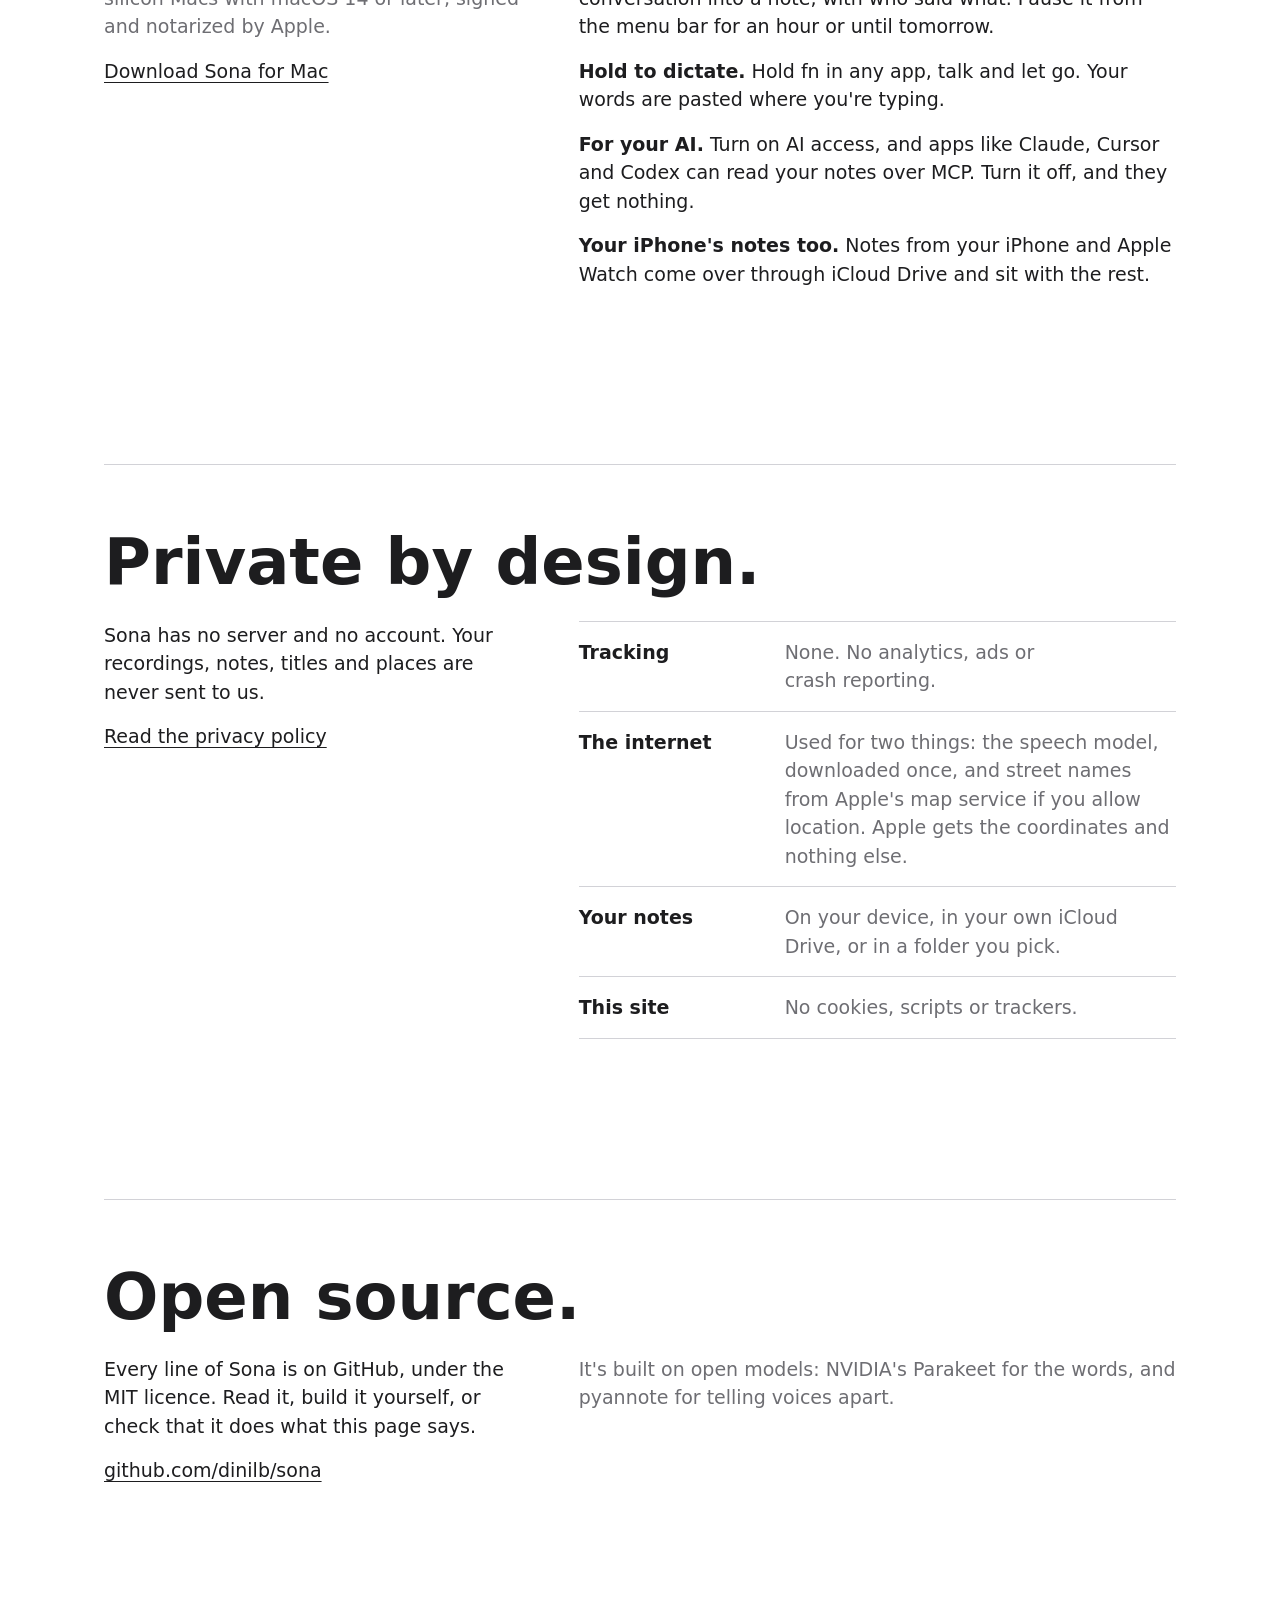
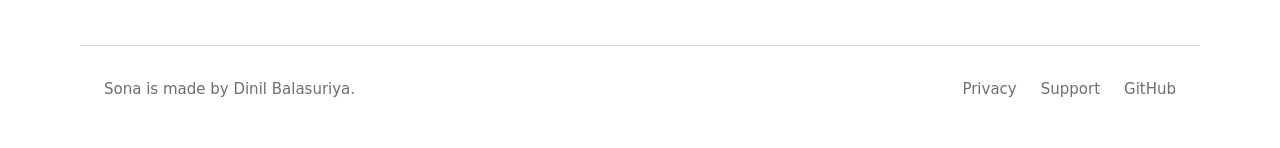
==== commit 96f7d329: "Site from main's site/ folder (fcfe7a4): Mac download" ====
--- a/index.html
+++ b/index.html
@@ -211,8 +211,8 @@
       <h2 id="mac-title">On your Mac, all day.<br>And for your AI.</h2>
       <div class="cols">
         <div>
-          <p class="muted">Sona for Mac is free and open source, for Apple silicon Macs with macOS 14 or later. Until there's a signed download, you build it from the source.</p>
-          <p><a href="https://github.com/dinilb/sona#install">How to install Sona for Mac</a></p>
+          <p class="muted">Sona for Mac is a free download for Apple silicon Macs with macOS 14 or later, signed and notarized by Apple.</p>
+          <p><a href="https://github.com/dinilb/sona/releases/latest">Download Sona for Mac</a></p>
         </div>
         <div>
           <p><strong>Always on.</strong> If you want, it listens all day and turns each conversation into a note, with who said what. Pause it from the menu bar for an hour or until tomorrow.</p>
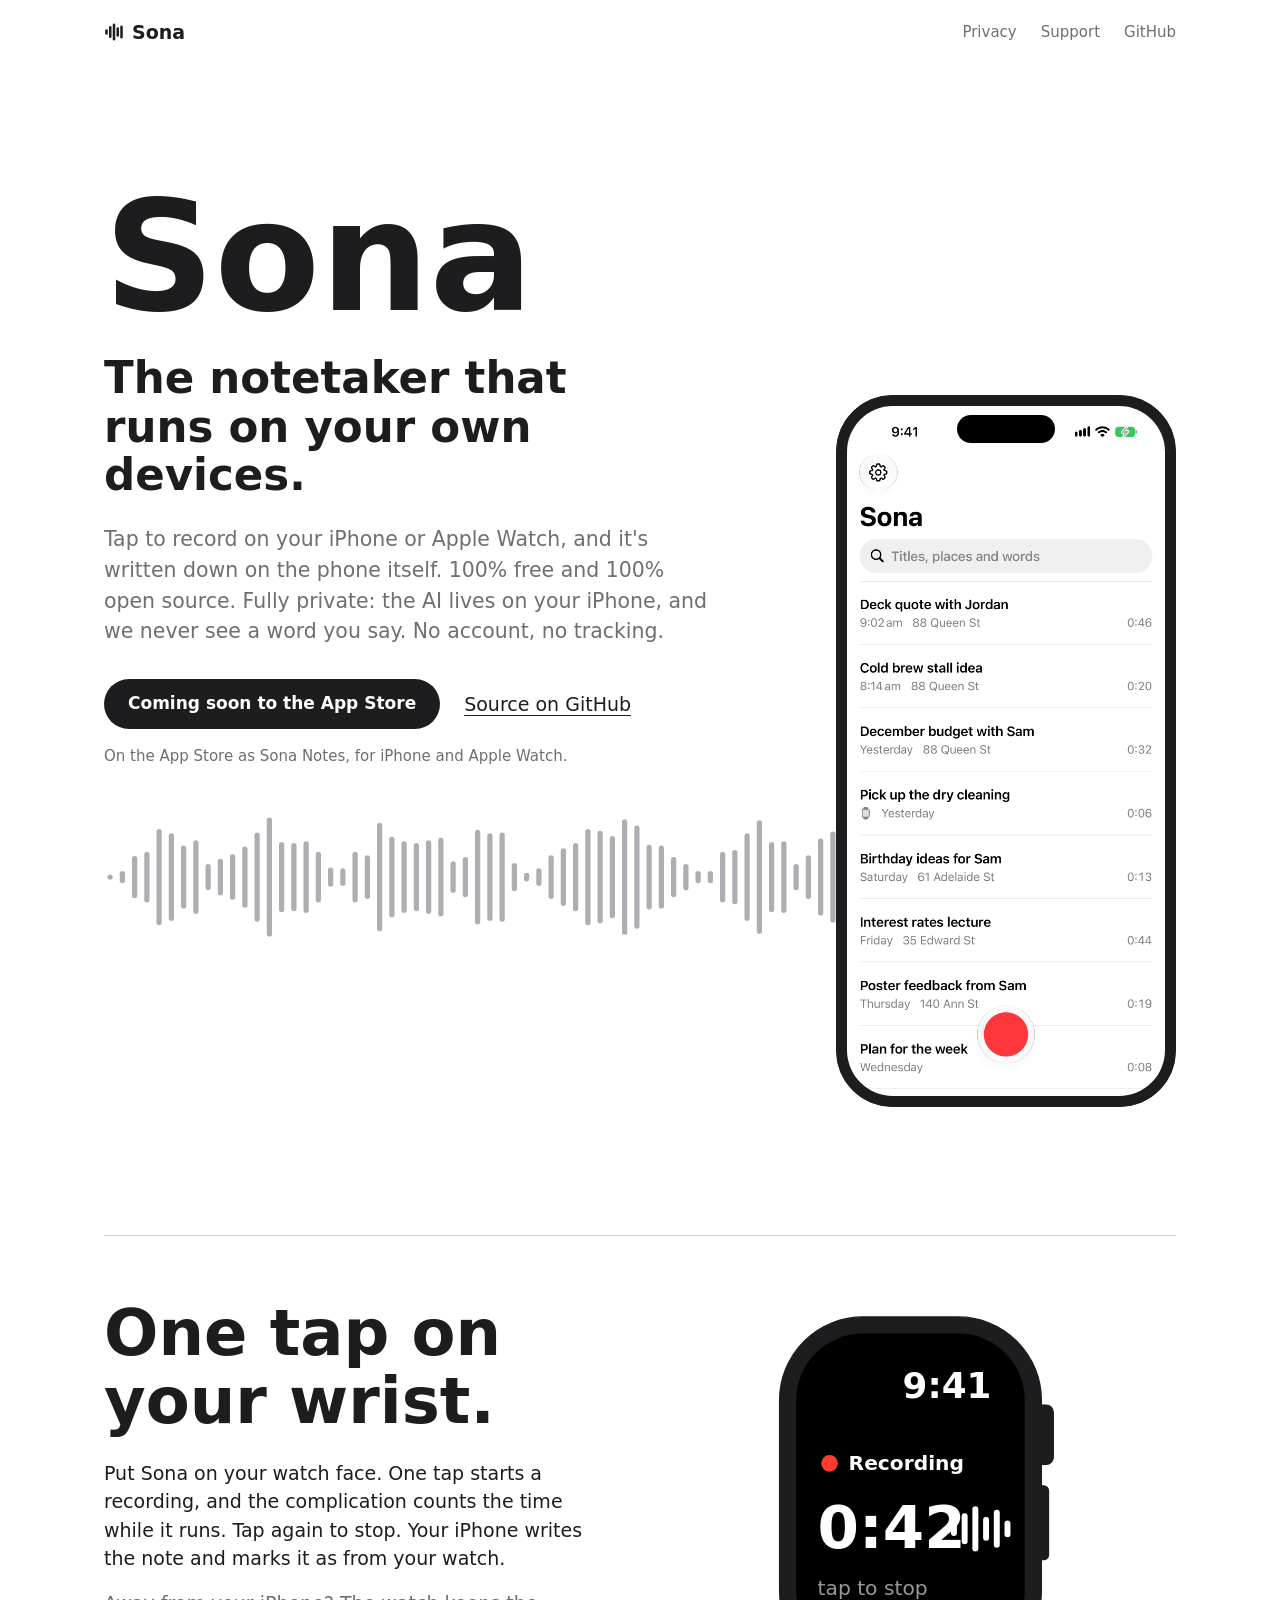
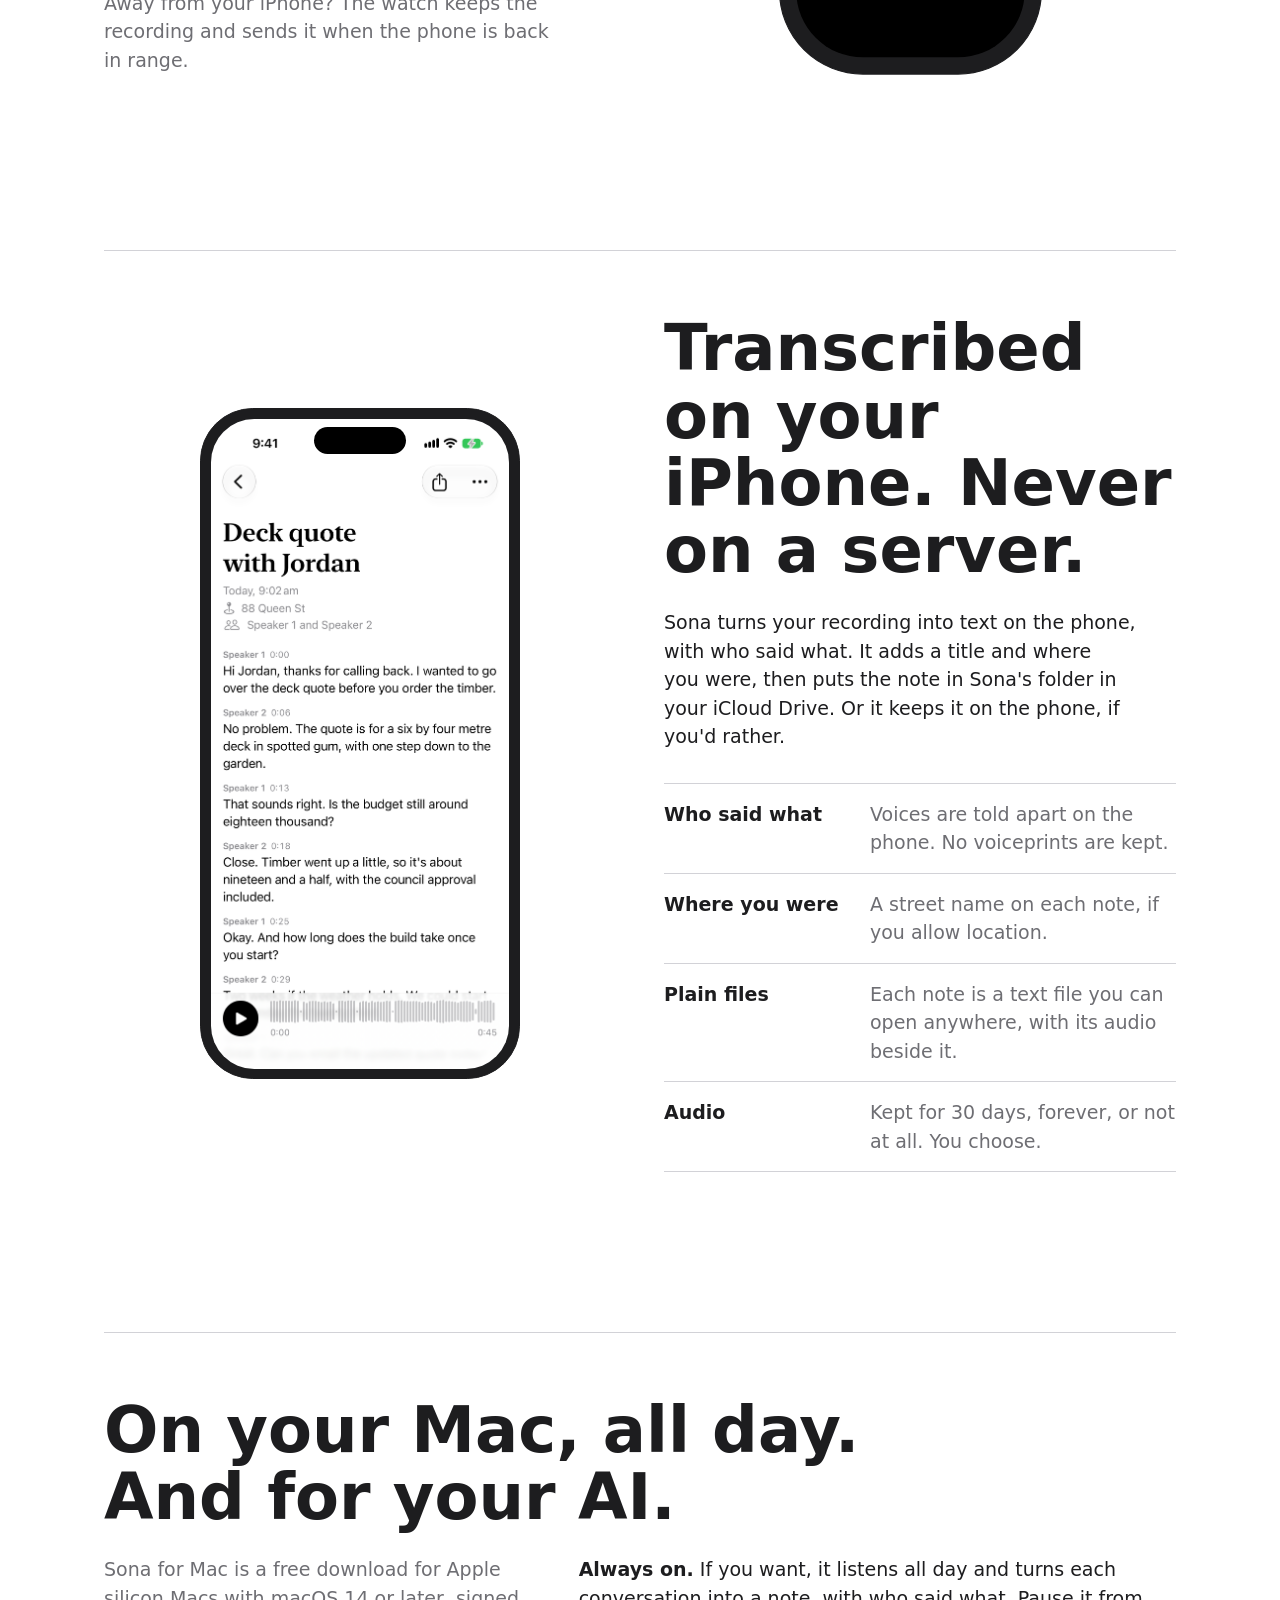
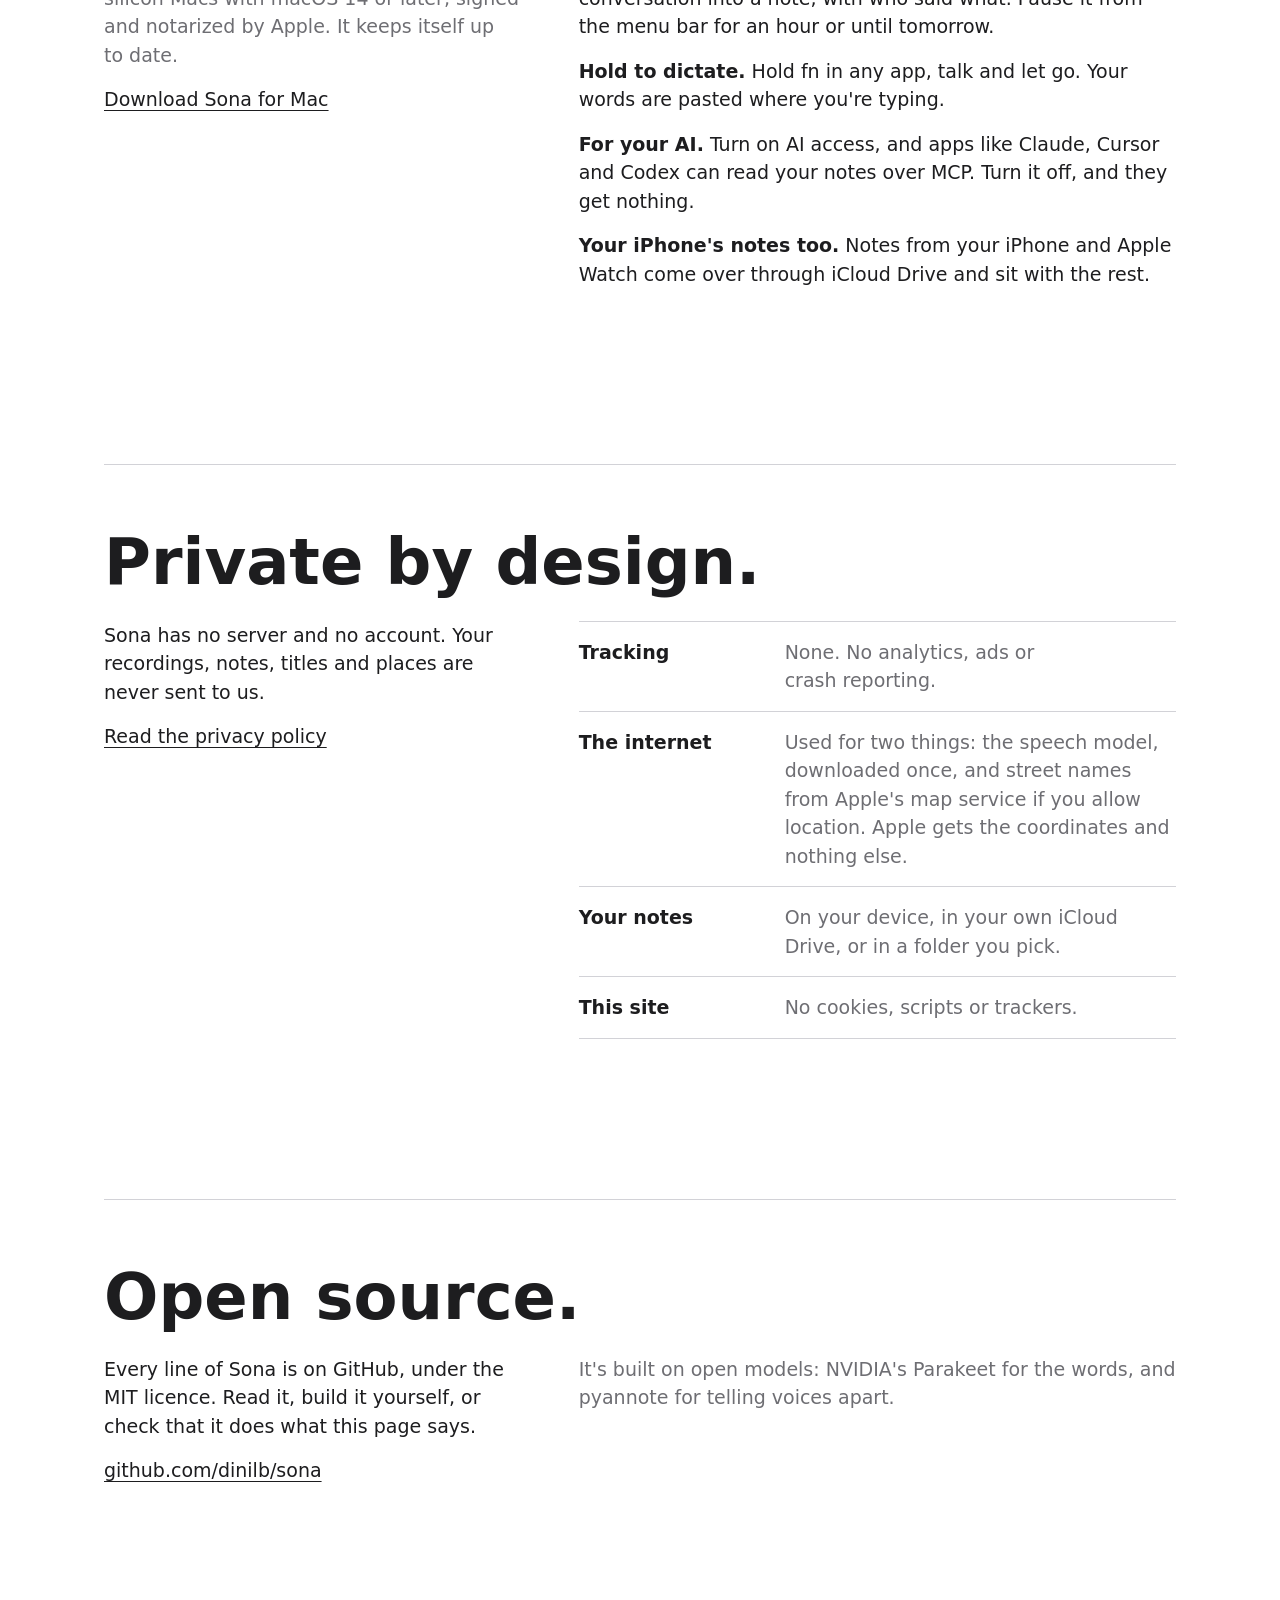
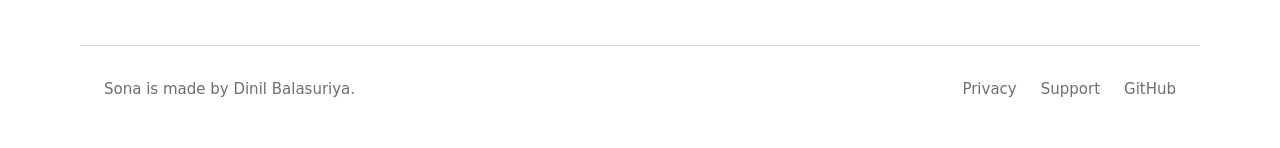
==== commit cc4b19e1: "Site from main's site/ folder (f336c61)" ====
--- a/index.html
+++ b/index.html
@@ -211,7 +211,7 @@
       <h2 id="mac-title">On your Mac, all day.<br>And for your AI.</h2>
       <div class="cols">
         <div>
-          <p class="muted">Sona for Mac is a free download for Apple silicon Macs with macOS 14 or later, signed and notarized by Apple.</p>
+          <p class="muted">Sona for Mac is a free download for Apple silicon Macs with macOS 14 or later, signed and notarized by Apple. It keeps itself up to date.</p>
           <p><a href="https://github.com/dinilb/sona/releases/latest">Download Sona for Mac</a></p>
         </div>
         <div>
